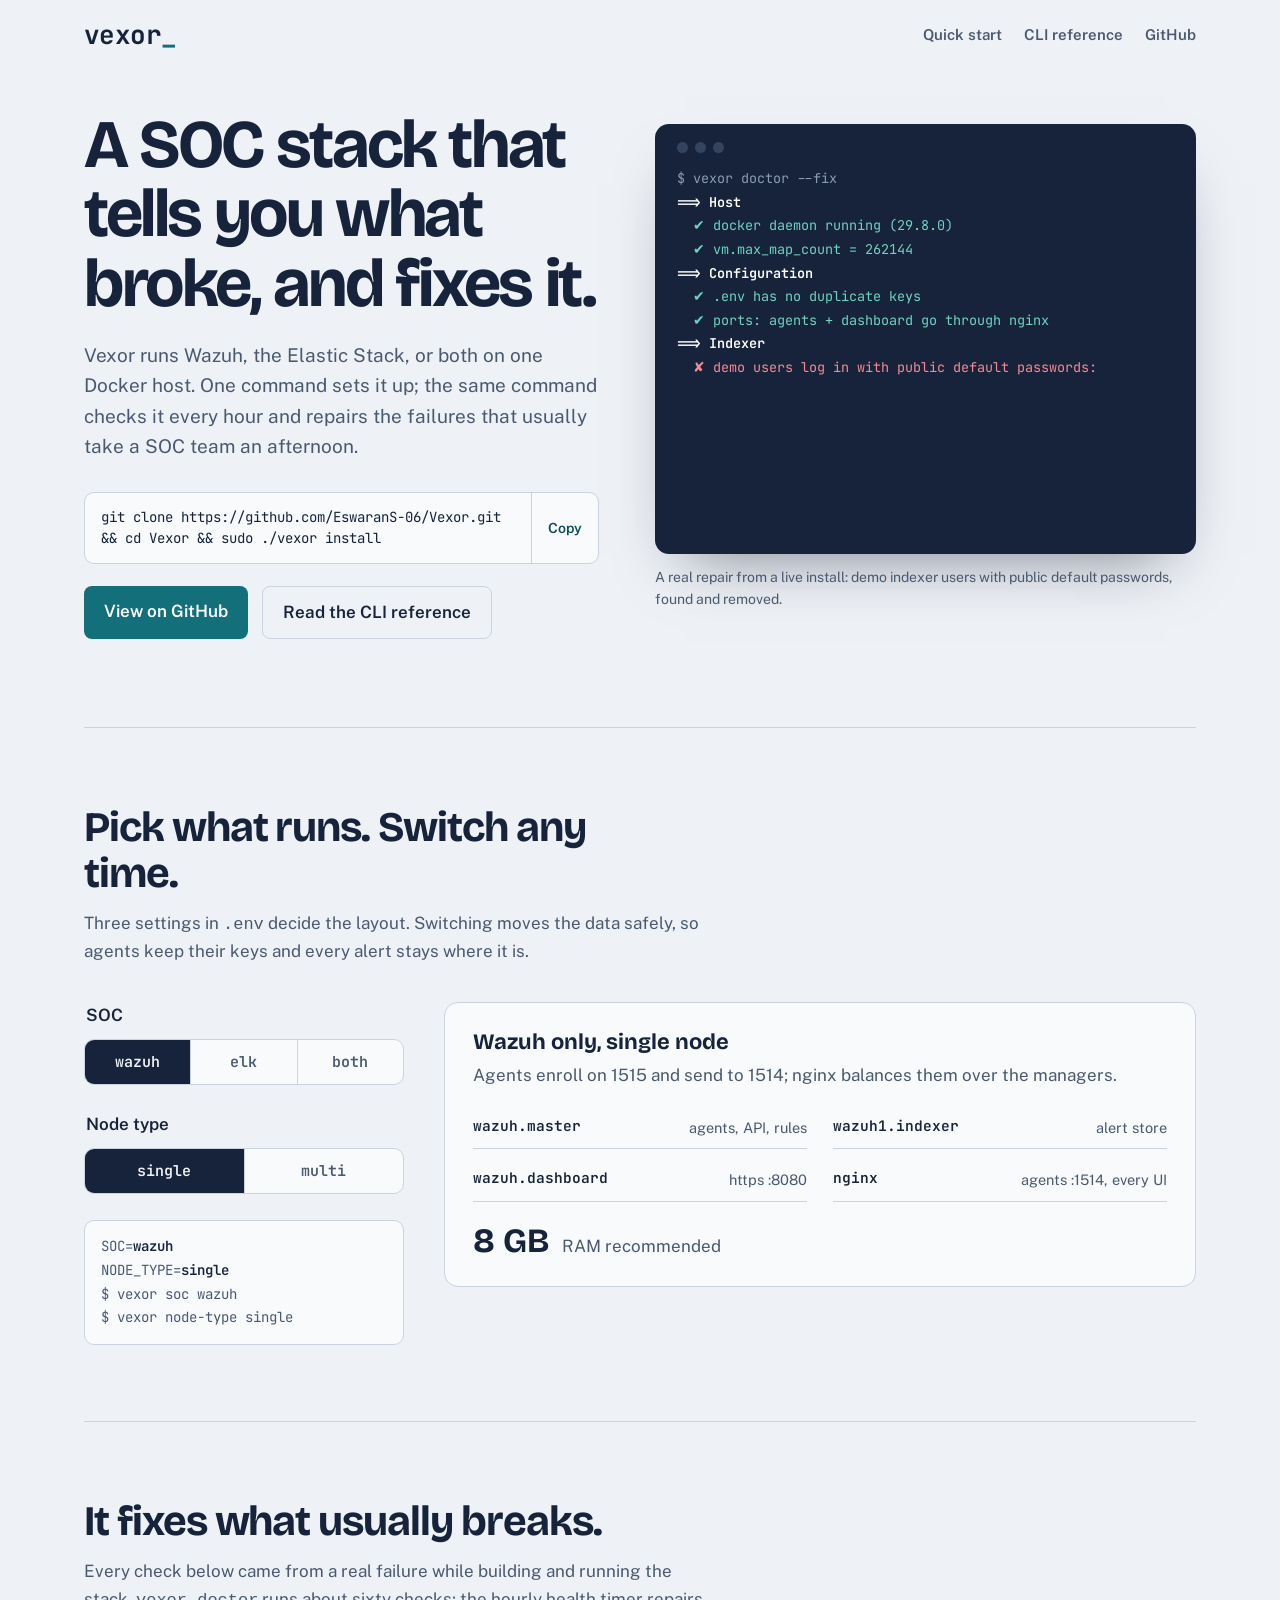
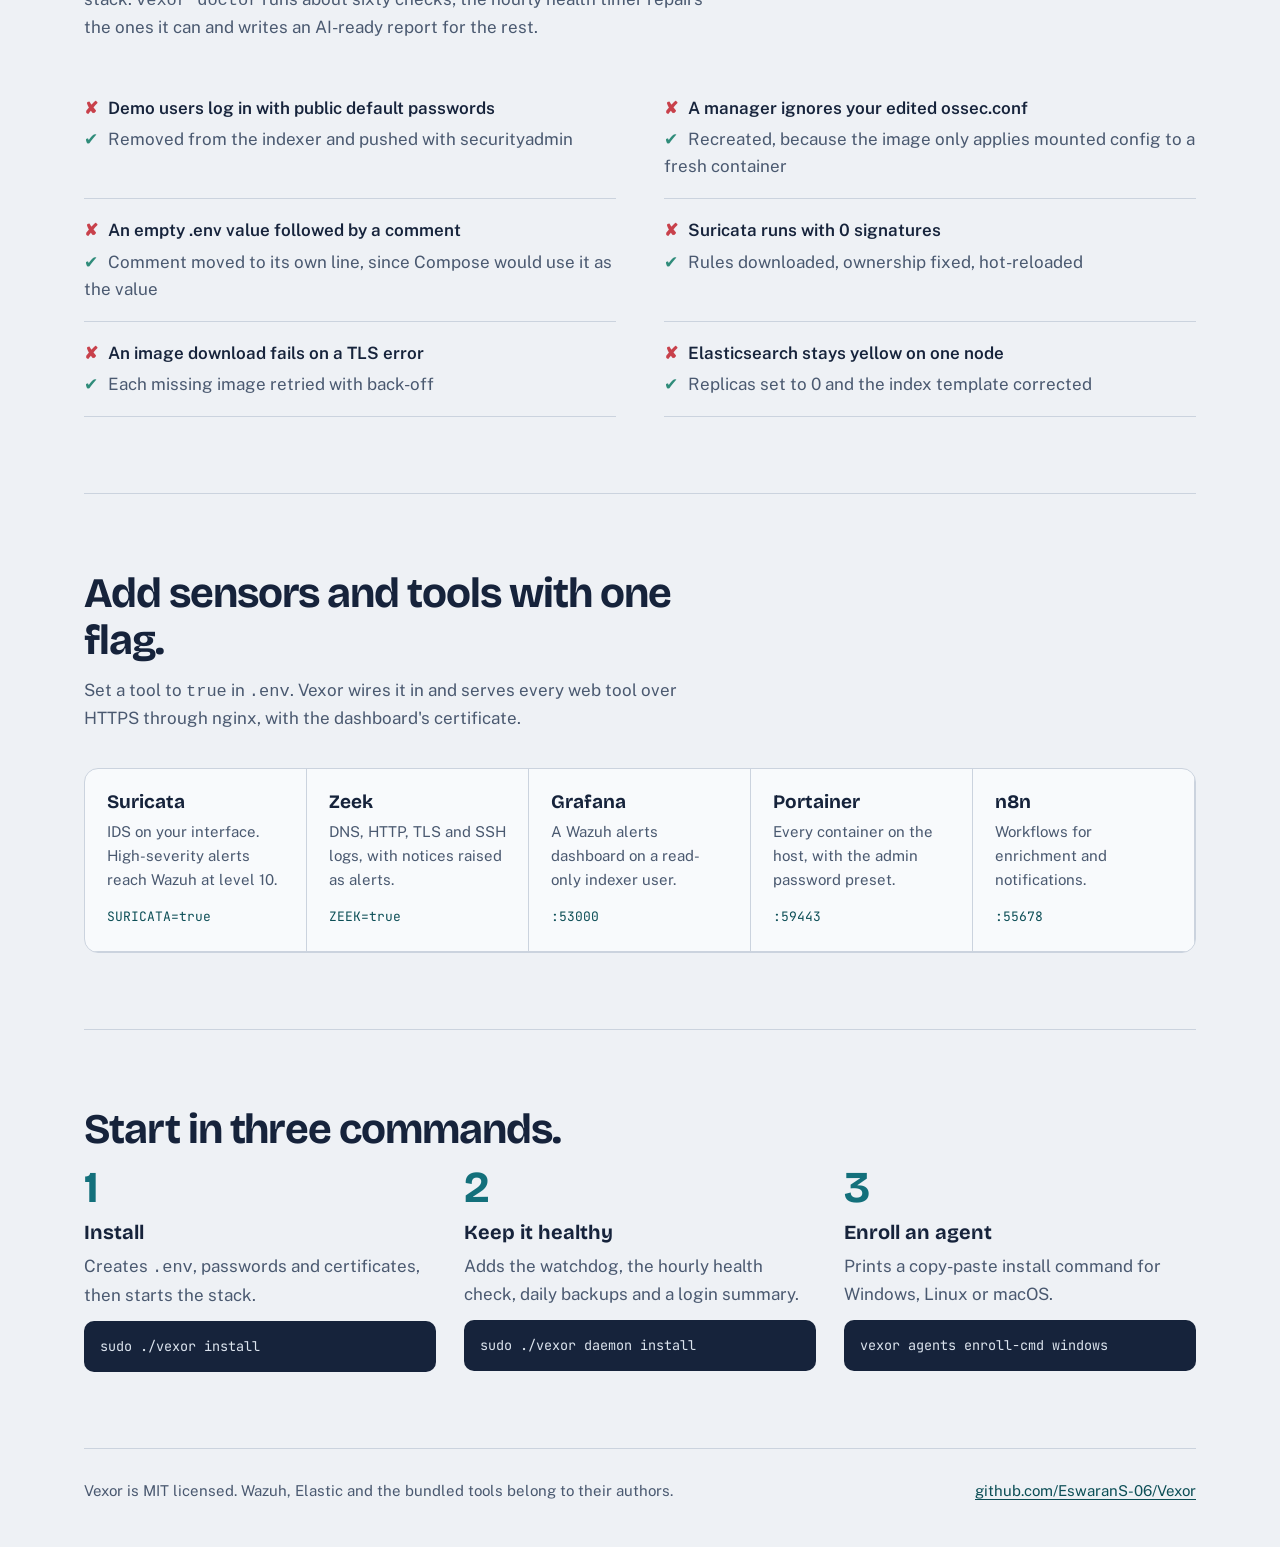
==== docs/index.html @ 281e0bdd "Vexor v1.0: SOC stack CLI for Wazuh, ELK or both on one Docker host - vexor CLI: install, start/stop" ====
<!doctype html>
<html lang="en">
<head>
<meta charset="utf-8">
<meta name="viewport" content="width=device-width, initial-scale=1">
<title>Vexor: SOC stack on one host</title>
<meta name="description" content="Vexor runs Wazuh, the Elastic Stack, or both on one Docker host and keeps them healthy with one CLI that diagnoses and repairs common failures.">
<link rel="preconnect" href="https://fonts.googleapis.com">
<link rel="preconnect" href="https://fonts.gstatic.com" crossorigin>
<link href="https://fonts.googleapis.com/css2?family=Bricolage+Grotesque:opsz,wght@12..96,500;12..96,700&family=JetBrains+Mono:wght@400;600&family=Public+Sans:wght@400;600&display=swap" rel="stylesheet">
<style>
  :root {
    --fog: #EEF1F5;
    --paper: #F8FAFC;
    --ink: #16233B;
    --ink-2: #4A5970;
    --line: #CBD3DE;
    --teal: #13707B;
    --teal-ink: #0C4E56;
    --ok: #2F8C7A;
    --warn: #B8841F;
    --bad: #C8414B;
    --term: #16233B;
    --term-text: #DCE4EE;
    --term-dim: #8B9BB2;
    --display: "Bricolage Grotesque", "Segoe UI", sans-serif;
    --body: "Public Sans", "Segoe UI", sans-serif;
    --mono: "JetBrains Mono", ui-monospace, Consolas, monospace;
  }
  @media (prefers-color-scheme: dark) {
    :root:not([data-theme="light"]) {
      --fog: #101A2C; --paper: #15223A; --ink: #E6ECF4; --ink-2: #A3B1C6; --line: #2C3B57;
      --teal: #4FB6C0; --teal-ink: #8AD3DA; --ok: #5CC2AD; --warn: #E2B04F; --bad: #EE7480;
      --term: #0B1424; --term-text: #DCE4EE; --term-dim: #7F90A9;
    }
  }
  * { box-sizing: border-box; }
  html { -webkit-text-size-adjust: 100%; }
  body { margin: 0; background: var(--fog); color: var(--ink); font: 400 17px/1.6 var(--body); }
  a { color: var(--teal-ink); text-underline-offset: 3px; }
  a:focus-visible, button:focus-visible { outline: 3px solid var(--teal); outline-offset: 3px; border-radius: 4px; }
  .wrap { max-width: 1160px; margin: 0 auto; padding: 0 24px; }
  @media (max-width: 600px) { .wrap { padding: 0 16px; } }

  /* header */
  header.top { display: flex; align-items: center; justify-content: space-between; gap: 16px; padding: 22px 0; }
  .mark { font: 700 26px/1 var(--mono); color: var(--ink); text-decoration: none; letter-spacing: -0.02em; }
  .mark span { color: var(--teal); }
  nav.links { display: flex; gap: 22px; flex-wrap: wrap; }
  nav.links a { color: var(--ink-2); text-decoration: none; font-weight: 600; font-size: 15px; }
  nav.links a:hover { color: var(--ink); }
  @media (max-width: 520px) { header.top { flex-direction: column; align-items: flex-start; gap: 10px; } nav.links { gap: 16px; } }

  /* hero */
  .hero { display: grid; grid-template-columns: minmax(0, 1fr) minmax(0, 1.05fr); gap: 56px; align-items: center; padding: 40px 0 88px; }
  @media (max-width: 960px) { .hero { grid-template-columns: 1fr; gap: 36px; padding-bottom: 64px; } }
  h1 { font: 700 clamp(40px, 5.6vw, 68px)/1.02 var(--display); letter-spacing: -0.035em; margin: 0 0 22px; max-width: 13ch; }
  .lede { font-size: 19px; color: var(--ink-2); max-width: 44ch; margin: 0 0 30px; }
  .install { display: flex; align-items: stretch; max-width: 520px; background: var(--paper); border: 1px solid var(--line); border-radius: 10px; overflow: hidden; }
  .install code { flex: 1; font: 400 14px/1.5 var(--mono); padding: 14px 16px; white-space: normal; overflow-wrap: anywhere; color: var(--ink); }
  .install button { border: 0; border-left: 1px solid var(--line); background: transparent; color: var(--teal-ink); font: 600 14px var(--body); padding: 0 16px; cursor: pointer; }
  .install button:hover { background: var(--fog); }
  .ctas { display: flex; gap: 14px; flex-wrap: wrap; margin-top: 22px; }
  .btn { display: inline-block; padding: 12px 20px; border-radius: 8px; font-weight: 600; text-decoration: none; }
  .btn.primary { background: var(--teal); color: #fff; }
  .btn.primary:hover { background: var(--teal-ink); }
  .btn.plain { color: var(--ink); border: 1px solid var(--line); }
  .btn.plain:hover { border-color: var(--ink-2); }
  @media (prefers-color-scheme: dark) { :root:not([data-theme="light"]) .btn.primary { color: #08202A; } }

  /* terminal (the one memorable thing) */
  .term, pre.cmd, .install code, .envline, .seg button { font-variant-ligatures: none; }
  .term { background: var(--term); color: var(--term-text); border-radius: 14px; font: 400 13.5px/1.75 var(--mono); padding: 18px 22px 22px; box-shadow: 0 30px 60px -30px rgba(22, 35, 59, 0.55); min-height: 430px; }
  .term .bar { display: flex; gap: 7px; margin-bottom: 14px; }
  .term .bar i { width: 11px; height: 11px; border-radius: 50%; background: #34445F; }
  .term .ln { white-space: pre-wrap; min-height: 1.75em; }
  .term .p { color: var(--term-dim); }
  .term .h { color: #fff; font-weight: 600; }
  .term .ok { color: #6FD3BF; }
  .term .warn { color: #F2C66B; }
  .term .bad { color: #F48A93; }
  .term .fix { color: #8CC8F5; }
  .term .dim { color: var(--term-dim); }
  .term .cursor { display: inline-block; width: 8px; height: 1.1em; background: var(--term-text); vertical-align: -2px; animation: blink 1s steps(1) infinite; }
  @keyframes blink { 50% { opacity: 0; } }
  @media (prefers-reduced-motion: reduce) { .term .cursor { animation: none; } }
  .caption { font-size: 14px; color: var(--ink-2); margin-top: 12px; }

  /* sections */
  section { padding: 76px 0; border-top: 1px solid var(--line); }
  h2 { font: 700 clamp(30px, 3.6vw, 42px)/1.1 var(--display); letter-spacing: -0.025em; margin: 0 0 14px; max-width: 22ch; }
  .intro { color: var(--ink-2); max-width: 62ch; margin: 0 0 36px; }

  /* SOC chooser */
  .chooser { display: grid; grid-template-columns: 320px 1fr; gap: 40px; align-items: start; }
  @media (max-width: 860px) { .chooser { grid-template-columns: 1fr; } }
  fieldset { border: 0; margin: 0 0 26px; padding: 0; }
  legend { font-weight: 600; margin-bottom: 10px; }
  .seg { display: flex; border: 1px solid var(--line); border-radius: 10px; overflow: hidden; background: var(--paper); }
  .seg button { flex: 1; border: 0; background: transparent; color: var(--ink-2); font: 600 15px var(--mono); padding: 12px 8px; cursor: pointer; }
  .seg button + button { border-left: 1px solid var(--line); }
  .seg button[aria-pressed="true"] { background: var(--ink); color: var(--fog); }
  .envline { font: 400 14px/1.7 var(--mono); color: var(--ink-2); background: var(--paper); border: 1px solid var(--line); border-radius: 10px; padding: 14px 16px; }
  .envline b { color: var(--ink); font-weight: 600; }
  .result { background: var(--paper); border: 1px solid var(--line); border-radius: 14px; padding: 26px 28px; }
  .result h3 { font: 700 22px/1.25 var(--display); margin: 0 0 6px; }
  .result .sub { color: var(--ink-2); margin: 0 0 18px; }
  .svc { list-style: none; margin: 0; padding: 0; display: grid; grid-template-columns: repeat(auto-fill, minmax(230px, 1fr)); gap: 10px 26px; }
  .svc li { padding: 9px 0; border-bottom: 1px solid var(--line); display: flex; justify-content: space-between; gap: 12px; }
  .svc .n { font: 600 14.5px var(--mono); }
  .svc .r { color: var(--ink-2); font-size: 14.5px; text-align: right; }
  .meter { margin-top: 22px; display: flex; align-items: baseline; gap: 12px; }
  .meter strong { font: 700 34px/1 var(--display); }
  .meter span { color: var(--ink-2); }

  /* repairs */
  .repairs { list-style: none; margin: 0; padding: 0; display: grid; grid-template-columns: 1fr 1fr; gap: 0 48px; }
  @media (max-width: 760px) { .repairs { grid-template-columns: 1fr; } }
  .repairs li { padding: 18px 0; border-bottom: 1px solid var(--line); }
  .repairs .prob { font-weight: 600; display: block; }
  .repairs .prob::before { content: "✘ "; color: var(--bad); font-family: var(--mono); }
  .repairs .rep { color: var(--ink-2); display: block; margin-top: 4px; }
  .repairs .rep::before { content: "✔ "; color: var(--ok); font-family: var(--mono); }

  /* tools */
  .tools { display: grid; grid-template-columns: repeat(5, 1fr); gap: 0; border: 1px solid var(--line); border-radius: 14px; overflow: hidden; background: var(--paper); }
  @media (max-width: 900px) { .tools { grid-template-columns: 1fr 1fr; } }
  @media (max-width: 520px) { .tools { grid-template-columns: 1fr; } }
  .tool { padding: 22px; border-right: 1px solid var(--line); border-bottom: 1px solid var(--line); }
  .tool h3 { font: 700 19px/1.2 var(--display); margin: 0 0 6px; }
  .tool p { margin: 0 0 10px; color: var(--ink-2); font-size: 15px; }
  .tool code { font: 400 13px var(--mono); color: var(--teal-ink); }

  /* steps (a real sequence) */
  ol.steps { list-style: none; counter-reset: s; margin: 0; padding: 0; display: grid; grid-template-columns: repeat(3, 1fr); gap: 28px; }
  @media (max-width: 860px) { ol.steps { grid-template-columns: 1fr; } }
  ol.steps li { counter-increment: s; }
  ol.steps li::before { content: counter(s); display: block; font: 700 44px/1 var(--display); color: var(--teal); margin-bottom: 10px; }
  ol.steps h3 { font: 700 20px/1.25 var(--display); margin: 0 0 8px; }
  ol.steps p { color: var(--ink-2); margin: 0 0 12px; }
  pre.cmd { margin: 0; background: var(--term); color: var(--term-text); font: 400 13.5px/1.7 var(--mono); padding: 14px 16px; border-radius: 10px; overflow-x: auto; }

  footer { border-top: 1px solid var(--line); padding: 30px 0 48px; color: var(--ink-2); font-size: 15px; display: flex; justify-content: space-between; gap: 16px; flex-wrap: wrap; }
</style>
</head>
<body>
<div class="wrap">
  <header class="top">
    <a class="mark" href="#">vexor<span>_</span></a>
    <nav class="links" aria-label="Main">
      <a href="https://github.com/EswaranS-06/Vexor#quick-start">Quick start</a>
      <a href="https://github.com/EswaranS-06/Vexor/blob/main/VEXOR.md">CLI reference</a>
      <a href="https://github.com/EswaranS-06/Vexor">GitHub</a>
    </nav>
  </header>

  <main>
    <div class="hero">
      <div>
        <h1>A SOC stack that tells you what broke, and fixes it.</h1>
        <p class="lede">Vexor runs Wazuh, the Elastic Stack, or both on one Docker host. One command sets it up; the same command checks it every hour and repairs the failures that usually take a SOC team an afternoon.</p>
        <div class="install">
          <code id="cmd">git clone https://github.com/EswaranS-06/Vexor.git &amp;&amp; cd Vexor &amp;&amp; sudo ./vexor install</code>
          <button type="button" id="copy" aria-label="Copy the install command">Copy</button>
        </div>
        <div class="ctas">
          <a class="btn primary" href="https://github.com/EswaranS-06/Vexor">View on GitHub</a>
          <a class="btn plain" href="https://github.com/EswaranS-06/Vexor/blob/main/VEXOR.md">Read the CLI reference</a>
        </div>
      </div>
      <div>
        <div class="term" role="img" aria-label="Terminal running vexor doctor --fix: about sixty checks pass, one failure about demo users with default passwords is found and repaired, ending with 0 failed.">
          <div class="bar" aria-hidden="true"><i></i><i></i><i></i></div>
          <div id="screen" aria-hidden="true"></div>
        </div>
        <p class="caption">A real repair from a live install: demo indexer users with public default passwords, found and removed.</p>
      </div>
    </div>

    <section id="choose">
      <h2>Pick what runs. Switch any time.</h2>
      <p class="intro">Three settings in <code>.env</code> decide the layout. Switching moves the data safely, so agents keep their keys and every alert stays where it is.</p>
      <div class="chooser">
        <div>
          <fieldset>
            <legend>SOC</legend>
            <div class="seg" role="group" aria-label="SOC">
              <button type="button" data-soc="wazuh" aria-pressed="true">wazuh</button>
              <button type="button" data-soc="elk" aria-pressed="false">elk</button>
              <button type="button" data-soc="both" aria-pressed="false">both</button>
            </div>
          </fieldset>
          <fieldset>
            <legend>Node type</legend>
            <div class="seg" role="group" aria-label="Node type">
              <button type="button" data-node="single" aria-pressed="true">single</button>
              <button type="button" data-node="multi" aria-pressed="false">multi</button>
            </div>
          </fieldset>
          <div class="envline" id="envline"></div>
        </div>
        <div class="result" aria-live="polite">
          <h3 id="r-title"></h3>
          <p class="sub" id="r-sub"></p>
          <ul class="svc" id="r-svc"></ul>
          <div class="meter"><strong id="r-ram"></strong><span>RAM recommended</span></div>
        </div>
      </div>
    </section>

    <section id="repairs">
      <h2>It fixes what usually breaks.</h2>
      <p class="intro">Every check below came from a real failure while building and running the stack. <code>vexor doctor</code> runs about sixty checks; the hourly health timer repairs the ones it can and writes an AI-ready report for the rest.</p>
      <ul class="repairs">
        <li><span class="prob">Demo users log in with public default passwords</span><span class="rep">Removed from the indexer and pushed with securityadmin</span></li>
        <li><span class="prob">A manager ignores your edited ossec.conf</span><span class="rep">Recreated, because the image only applies mounted config to a fresh container</span></li>
        <li><span class="prob">An empty .env value followed by a comment</span><span class="rep">Comment moved to its own line, since Compose would use it as the value</span></li>
        <li><span class="prob">Suricata runs with 0 signatures</span><span class="rep">Rules downloaded, ownership fixed, hot-reloaded</span></li>
        <li><span class="prob">An image download fails on a TLS error</span><span class="rep">Each missing image retried with back-off</span></li>
        <li><span class="prob">Elasticsearch stays yellow on one node</span><span class="rep">Replicas set to 0 and the index template corrected</span></li>
      </ul>
    </section>

    <section id="tools">
      <h2>Add sensors and tools with one flag.</h2>
      <p class="intro">Set a tool to <code>true</code> in <code>.env</code>. Vexor wires it in and serves every web tool over HTTPS through nginx, with the dashboard's certificate.</p>
      <div class="tools">
        <div class="tool"><h3>Suricata</h3><p>IDS on your interface. High-severity alerts reach Wazuh at level 10.</p><code>SURICATA=true</code></div>
        <div class="tool"><h3>Zeek</h3><p>DNS, HTTP, TLS and SSH logs, with notices raised as alerts.</p><code>ZEEK=true</code></div>
        <div class="tool"><h3>Grafana</h3><p>A Wazuh alerts dashboard on a read-only indexer user.</p><code>:53000</code></div>
        <div class="tool"><h3>Portainer</h3><p>Every container on the host, with the admin password preset.</p><code>:59443</code></div>
        <div class="tool"><h3>n8n</h3><p>Workflows for enrichment and notifications.</p><code>:55678</code></div>
      </div>
    </section>

    <section id="start">
      <h2>Start in three commands.</h2>
      <ol class="steps">
        <li><h3>Install</h3><p>Creates <code>.env</code>, passwords and certificates, then starts the stack.</p><pre class="cmd">sudo ./vexor install</pre></li>
        <li><h3>Keep it healthy</h3><p>Adds the watchdog, the hourly health check, daily backups and a login summary.</p><pre class="cmd">sudo ./vexor daemon install</pre></li>
        <li><h3>Enroll an agent</h3><p>Prints a copy-paste install command for Windows, Linux or macOS.</p><pre class="cmd">vexor agents enroll-cmd windows</pre></li>
      </ol>
    </section>
  </main>

  <footer>
    <span>Vexor is MIT licensed. Wazuh, Elastic and the bundled tools belong to their authors.</span>
    <a href="https://github.com/EswaranS-06/Vexor">github.com/EswaranS-06/Vexor</a>
  </footer>
</div>

<script>
(function () {
  // ---- terminal: one orchestrated replay of a real doctor --fix run
  var lines = [
    ["p", "$ vexor doctor --fix"],
    ["h", "==> Host"],
    ["ok", "  ✔ docker daemon running (29.8.0)"],
    ["ok", "  ✔ vm.max_map_count = 262144"],
    ["h", "==> Configuration"],
    ["ok", "  ✔ .env has no duplicate keys"],
    ["ok", "  ✔ ports: agents + dashboard go through nginx"],
    ["h", "==> Indexer"],
    ["bad", "  ✘ demo users log in with public default passwords:"],
    ["bad", "    kibanaro logstash readall snapshotrestore"],
    ["fix", "      fixing: remove the OpenSearch demo users"],
    ["ok", "  ✔ demo users removed"],
    ["ok", "  ✔ cluster green, 1 nodes"],
    ["h", "==> ELK (SOC=both, Elastic 9.5.4)"],
    ["ok", "  ✔ Logstash pipeline running (818 events in)"],
    ["ok", "  ✔ Kibana https://soc.example:55601 available"],
    ["dim", ""],
    ["ok", "  58 passed, 0 warnings, 0 failed"]
  ];
  var screen = document.getElementById("screen");
  function add(cls, text) {
    var d = document.createElement("div");
    d.className = "ln " + cls; d.textContent = text; screen.appendChild(d);
  }
  var reduce = window.matchMedia("(prefers-reduced-motion: reduce)").matches;
  if (reduce) {
    lines.forEach(function (l) { add(l[0], l[1]); });
  } else {
    var i = 0;
    var cursor = document.createElement("span"); cursor.className = "cursor";
    (function next() {
      if (i >= lines.length) { screen.lastChild.appendChild(cursor); return; }
      var l = lines[i++]; add(l[0], l[1]);
      var pause = l[0] === "p" ? 650 : l[0] === "fix" ? 900 : l[0] === "bad" ? 420 : 170;
      setTimeout(next, pause);
    })();
  }

  // ---- copy the install command
  var copyBtn = document.getElementById("copy");
  copyBtn.addEventListener("click", function () {
    var text = document.getElementById("cmd").textContent;
    var done = function () { copyBtn.textContent = "Copied"; setTimeout(function () { copyBtn.textContent = "Copy"; }, 1600); };
    if (navigator.clipboard) { navigator.clipboard.writeText(text).then(done, function () { copyBtn.textContent = "Select and copy"; }); }
  });

  // ---- SOC / node type chooser (values mirror .env.example and vexor's RAM guidance)
  var state = { soc: "wazuh", node: "single" };
  var wazuh = {
    single: [["wazuh.master", "agents, API, rules"], ["wazuh1.indexer", "alert store"]],
    multi: [["wazuh.master", "agents, API, rules"], ["wazuh.worker", "analysis (1–3 workers)"],
            ["wazuh1-3.indexer", "replicated alert store"]]
  };
  var common = [["wazuh.dashboard", "https :8080"], ["nginx", "agents :1514, every UI"]];
  var elk = [["elasticsearch", "127.0.0.1:59200"], ["logstash", "beats :55044"], ["kibana", "https :55601"]];
  var copy = {
    wazuh: ["Wazuh only", "Agents enroll on 1515 and send to 1514; nginx balances them over the managers."],
    elk: ["Elastic Stack only", "Wazuh is paused with its data and agent keys kept. Sensors and Beats feed Logstash."],
    both: ["Wazuh and the Elastic Stack", "Logstash copies every Wazuh alert into Elasticsearch, so Kibana and the Wazuh dashboard show the same alerts."]
  };
  function ram() {
    var base = state.node === "single" ? 8 : 16;
    if (state.soc === "elk") base = 2;
    if (state.soc !== "wazuh") base += 4;
    return base + " GB";
  }
  function render() {
    var list = [];
    if (state.soc !== "elk") { list = list.concat(wazuh[state.node], common); } else { list.push(["nginx", "every UI"]); }
    if (state.soc !== "wazuh") list = list.concat(elk);
    document.getElementById("r-title").textContent = copy[state.soc][0] + (state.soc !== "elk" ? ", " + state.node + " node" : "");
    document.getElementById("r-sub").textContent = copy[state.soc][1];
    var ul = document.getElementById("r-svc"); ul.innerHTML = "";
    list.forEach(function (s) {
      var li = document.createElement("li");
      var n = document.createElement("span"); n.className = "n"; n.textContent = s[0];
      var r = document.createElement("span"); r.className = "r"; r.textContent = s[1];
      li.appendChild(n); li.appendChild(r); ul.appendChild(li);
    });
    document.getElementById("r-ram").textContent = ram();
    document.getElementById("envline").innerHTML = "SOC=<b>" + state.soc + "</b><br>NODE_TYPE=<b>" + state.node +
      "</b><br><span>$ vexor soc " + state.soc + (state.soc !== "elk" ? "<br>$ vexor node-type " + state.node : "") + "</span>";
    document.querySelectorAll("[data-node]").forEach(function (b) { b.disabled = state.soc === "elk"; b.style.opacity = state.soc === "elk" ? 0.45 : 1; });
  }
  function bind(attr) {
    document.querySelectorAll("[data-" + attr + "]").forEach(function (b) {
      b.addEventListener("click", function () {
        state[attr] = b.getAttribute("data-" + attr);
        document.querySelectorAll("[data-" + attr + "]").forEach(function (o) { o.setAttribute("aria-pressed", o === b ? "true" : "false"); });
        render();
      });
    });
  }
  bind("soc"); bind("node"); render();
})();
</script>
</body>
</html>
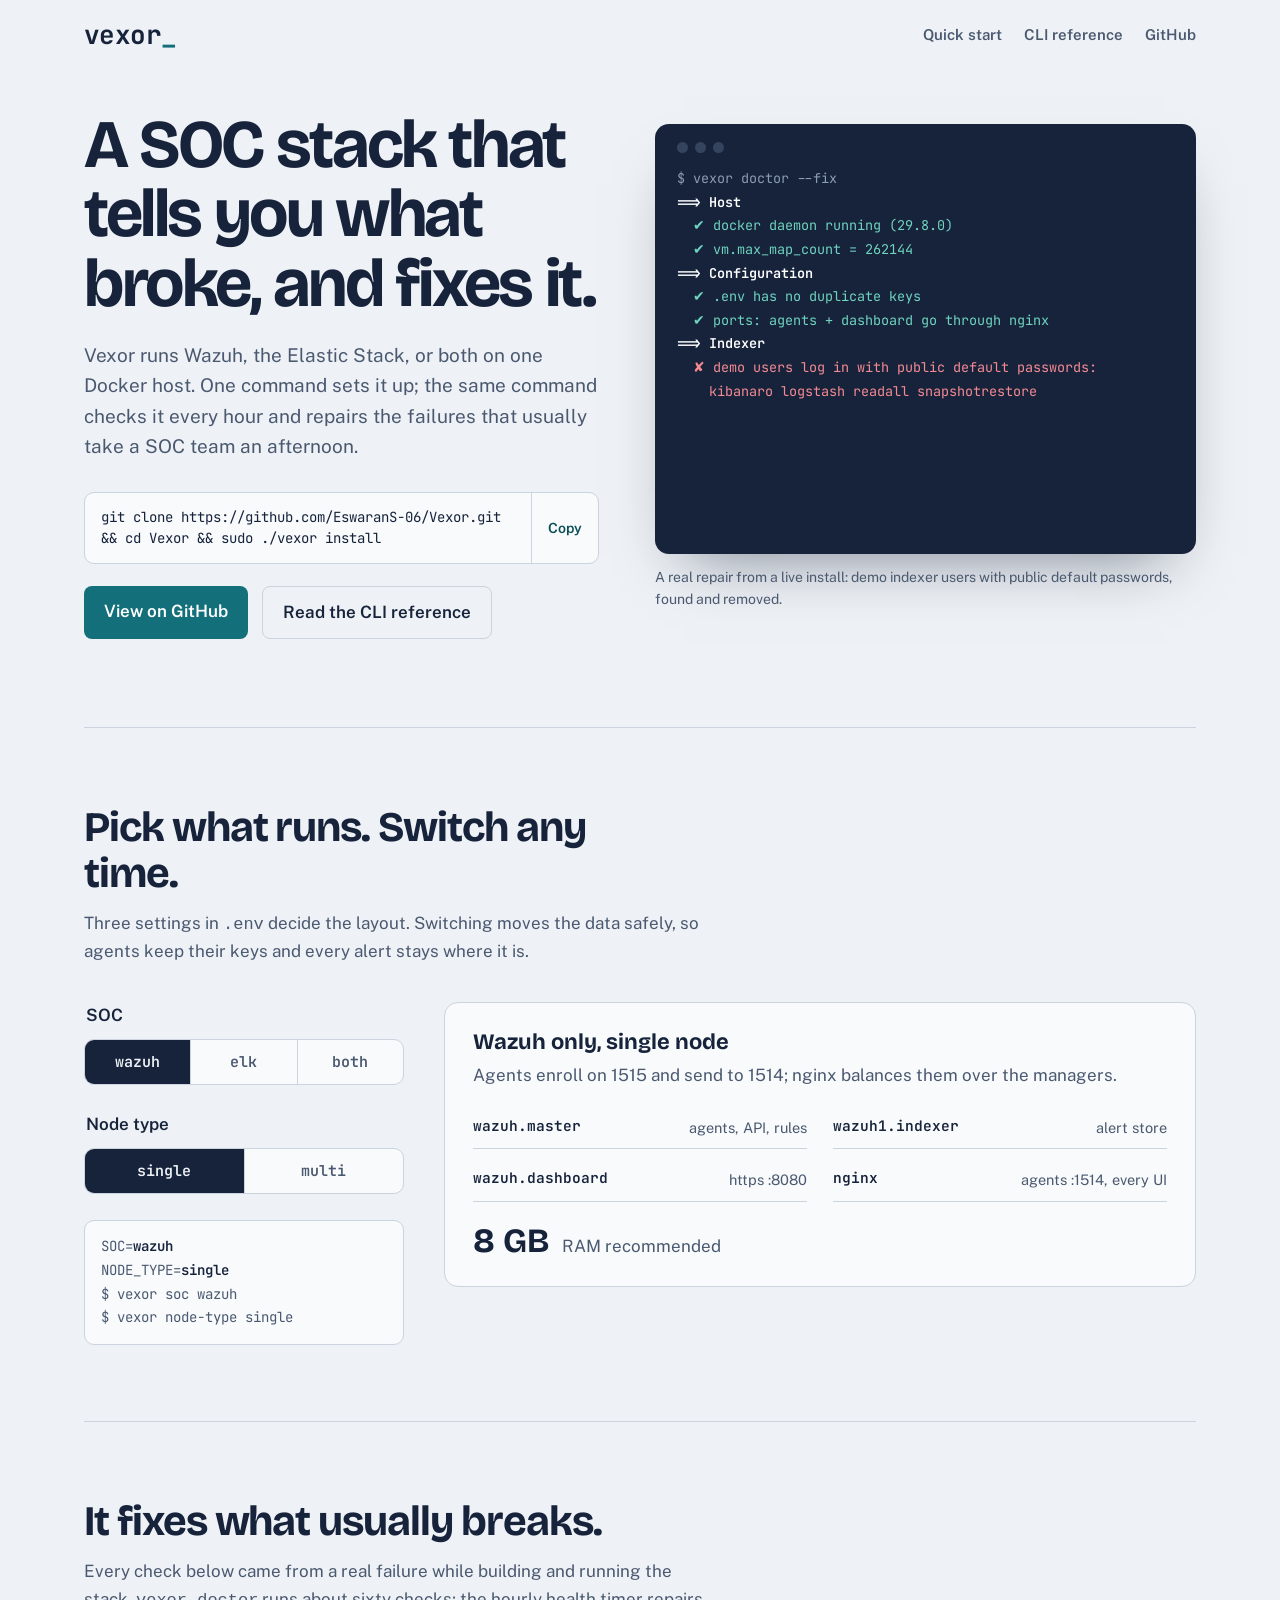
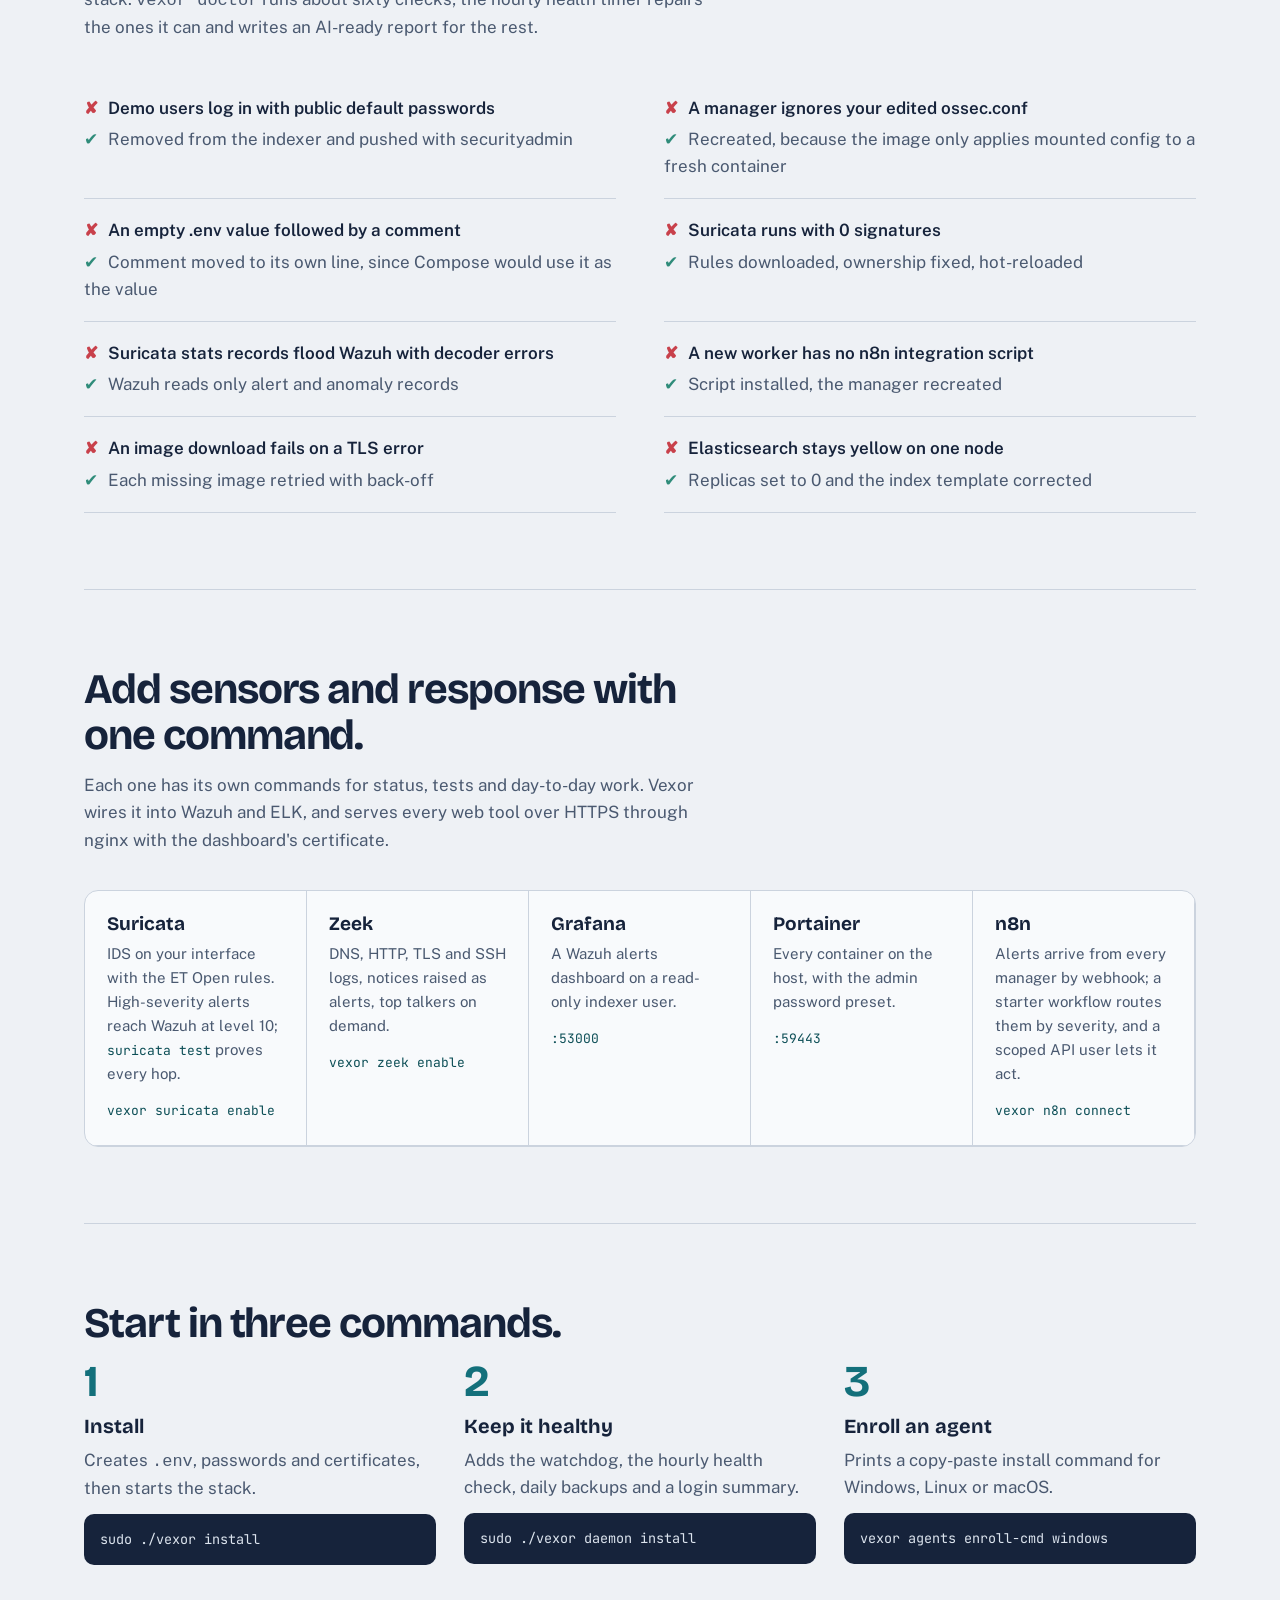
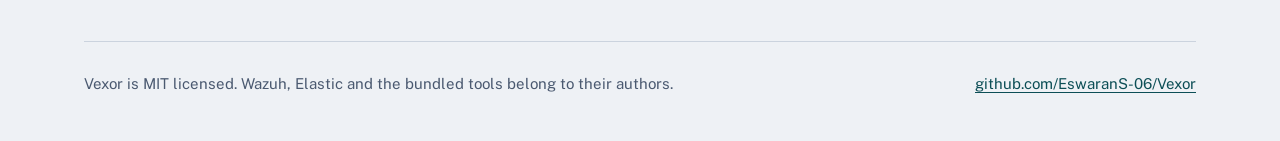
==== commit 115ad86f: "Vexor v1.2: n8n automation; Wazuh, ELK, n8n, Suricata and Zeek commands; CI/CD - n8n replaces Shuffl" ====
--- a/docs/index.html
+++ b/docs/index.html
@@ -216,20 +216,22 @@
         <li><span class="prob">A manager ignores your edited ossec.conf</span><span class="rep">Recreated, because the image only applies mounted config to a fresh container</span></li>
         <li><span class="prob">An empty .env value followed by a comment</span><span class="rep">Comment moved to its own line, since Compose would use it as the value</span></li>
         <li><span class="prob">Suricata runs with 0 signatures</span><span class="rep">Rules downloaded, ownership fixed, hot-reloaded</span></li>
+        <li><span class="prob">Suricata stats records flood Wazuh with decoder errors</span><span class="rep">Wazuh reads only alert and anomaly records</span></li>
+        <li><span class="prob">A new worker has no n8n integration script</span><span class="rep">Script installed, the manager recreated</span></li>
         <li><span class="prob">An image download fails on a TLS error</span><span class="rep">Each missing image retried with back-off</span></li>
         <li><span class="prob">Elasticsearch stays yellow on one node</span><span class="rep">Replicas set to 0 and the index template corrected</span></li>
       </ul>
     </section>
 
     <section id="tools">
-      <h2>Add sensors and tools with one flag.</h2>
-      <p class="intro">Set a tool to <code>true</code> in <code>.env</code>. Vexor wires it in and serves every web tool over HTTPS through nginx, with the dashboard's certificate.</p>
+      <h2>Add sensors and response with one command.</h2>
+      <p class="intro">Each one has its own commands for status, tests and day-to-day work. Vexor wires it into Wazuh and ELK, and serves every web tool over HTTPS through nginx with the dashboard's certificate.</p>
       <div class="tools">
-        <div class="tool"><h3>Suricata</h3><p>IDS on your interface. High-severity alerts reach Wazuh at level 10.</p><code>SURICATA=true</code></div>
-        <div class="tool"><h3>Zeek</h3><p>DNS, HTTP, TLS and SSH logs, with notices raised as alerts.</p><code>ZEEK=true</code></div>
+        <div class="tool"><h3>Suricata</h3><p>IDS on your interface with the ET Open rules. High-severity alerts reach Wazuh at level 10; <code>suricata test</code> proves every hop.</p><code>vexor suricata enable</code></div>
+        <div class="tool"><h3>Zeek</h3><p>DNS, HTTP, TLS and SSH logs, notices raised as alerts, top talkers on demand.</p><code>vexor zeek enable</code></div>
         <div class="tool"><h3>Grafana</h3><p>A Wazuh alerts dashboard on a read-only indexer user.</p><code>:53000</code></div>
         <div class="tool"><h3>Portainer</h3><p>Every container on the host, with the admin password preset.</p><code>:59443</code></div>
-        <div class="tool"><h3>n8n</h3><p>Workflows for enrichment and notifications.</p><code>:55678</code></div>
+        <div class="tool"><h3>n8n</h3><p>Alerts arrive from every manager by webhook; a starter workflow routes them by severity, and a scoped API user lets it act.</p><code>vexor n8n connect</code></div>
       </div>
     </section>
 
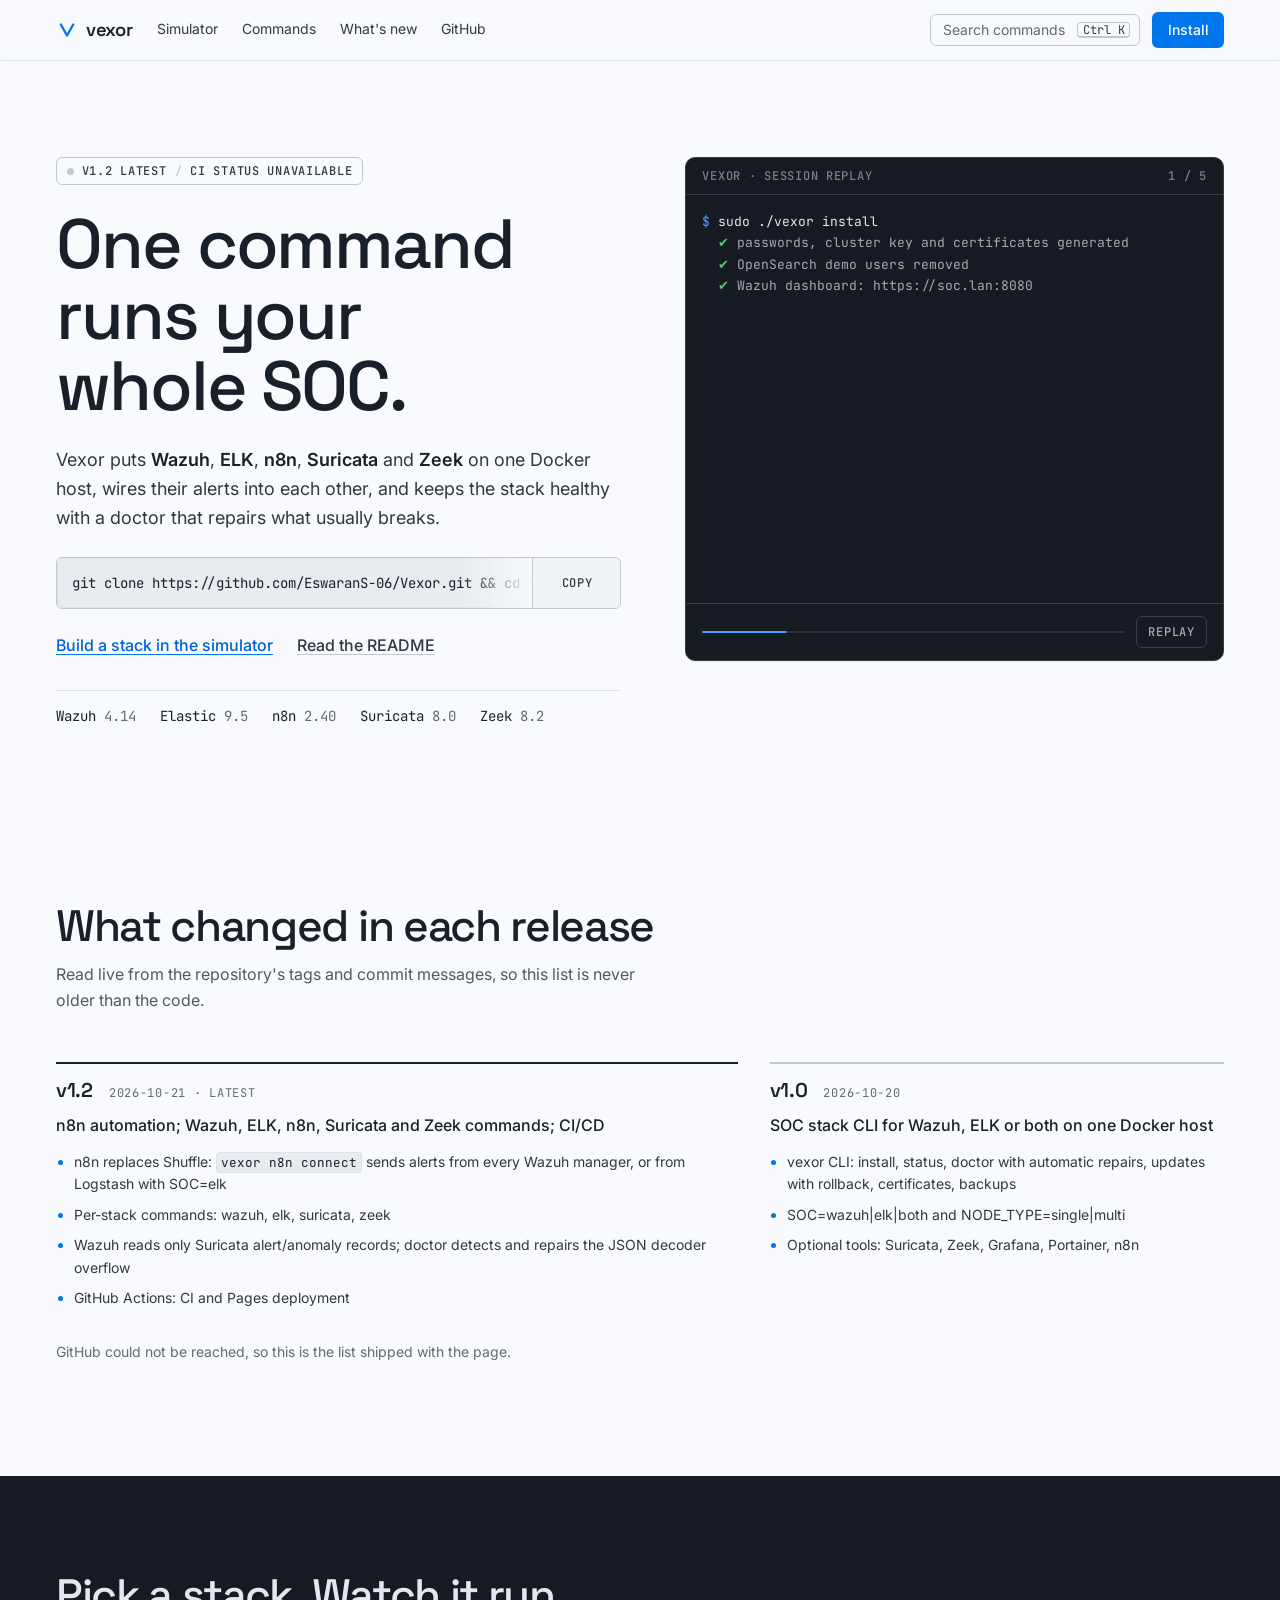
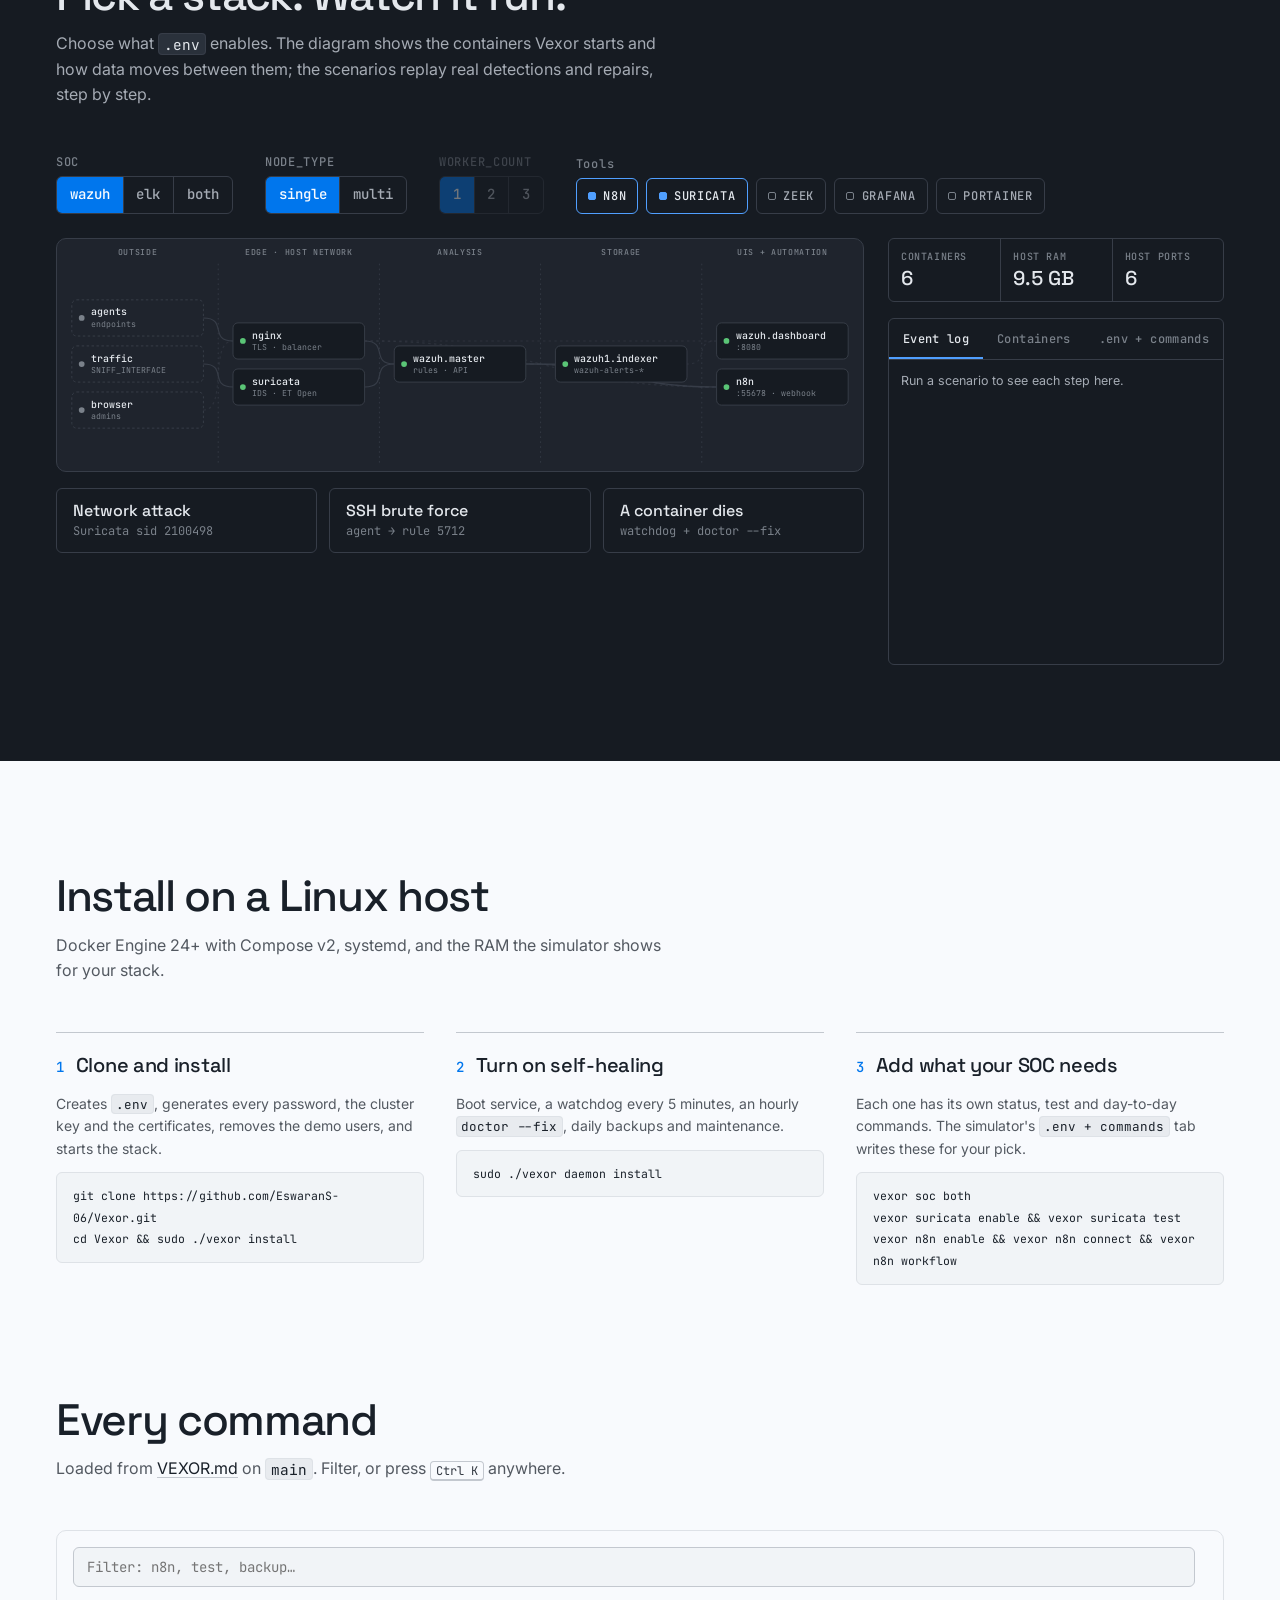
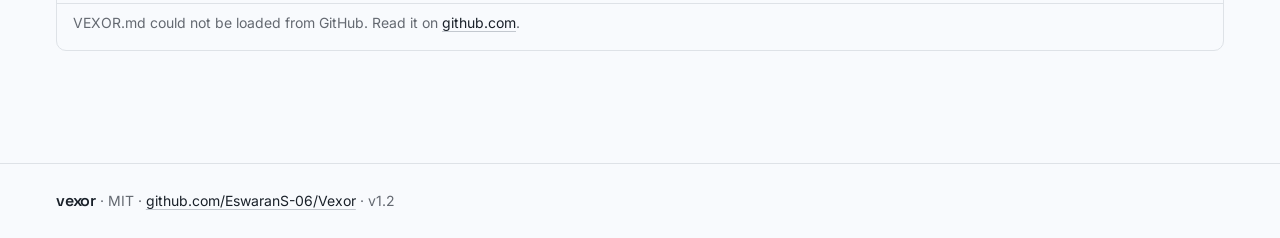
==== commit 51a9fc69: "Landing page: live simulator, session replay, release notes and command reference - Animated hero re" ====
--- a/docs/index.html
+++ b/docs/index.html
@@ -1,355 +1,257 @@
 <!doctype html>
 <html lang="en">
 <head>
-<meta charset="utf-8">
-<meta name="viewport" content="width=device-width, initial-scale=1">
-<title>Vexor: SOC stack on one host</title>
-<meta name="description" content="Vexor runs Wazuh, the Elastic Stack, or both on one Docker host and keeps them healthy with one CLI that diagnoses and repairs common failures.">
-<link rel="preconnect" href="https://fonts.googleapis.com">
-<link rel="preconnect" href="https://fonts.gstatic.com" crossorigin>
-<link href="https://fonts.googleapis.com/css2?family=Bricolage+Grotesque:opsz,wght@12..96,500;12..96,700&family=JetBrains+Mono:wght@400;600&family=Public+Sans:wght@400;600&display=swap" rel="stylesheet">
-<style>
-  :root {
-    --fog: #EEF1F5;
-    --paper: #F8FAFC;
-    --ink: #16233B;
-    --ink-2: #4A5970;
-    --line: #CBD3DE;
-    --teal: #13707B;
-    --teal-ink: #0C4E56;
-    --ok: #2F8C7A;
-    --warn: #B8841F;
-    --bad: #C8414B;
-    --term: #16233B;
-    --term-text: #DCE4EE;
-    --term-dim: #8B9BB2;
-    --display: "Bricolage Grotesque", "Segoe UI", sans-serif;
-    --body: "Public Sans", "Segoe UI", sans-serif;
-    --mono: "JetBrains Mono", ui-monospace, Consolas, monospace;
-  }
-  @media (prefers-color-scheme: dark) {
-    :root:not([data-theme="light"]) {
-      --fog: #101A2C; --paper: #15223A; --ink: #E6ECF4; --ink-2: #A3B1C6; --line: #2C3B57;
-      --teal: #4FB6C0; --teal-ink: #8AD3DA; --ok: #5CC2AD; --warn: #E2B04F; --bad: #EE7480;
-      --term: #0B1424; --term-text: #DCE4EE; --term-dim: #7F90A9;
-    }
-  }
-  * { box-sizing: border-box; }
-  html { -webkit-text-size-adjust: 100%; }
-  body { margin: 0; background: var(--fog); color: var(--ink); font: 400 17px/1.6 var(--body); }
-  a { color: var(--teal-ink); text-underline-offset: 3px; }
-  a:focus-visible, button:focus-visible { outline: 3px solid var(--teal); outline-offset: 3px; border-radius: 4px; }
-  .wrap { max-width: 1160px; margin: 0 auto; padding: 0 24px; }
-  @media (max-width: 600px) { .wrap { padding: 0 16px; } }
-
-  /* header */
-  header.top { display: flex; align-items: center; justify-content: space-between; gap: 16px; padding: 22px 0; }
-  .mark { font: 700 26px/1 var(--mono); color: var(--ink); text-decoration: none; letter-spacing: -0.02em; }
-  .mark span { color: var(--teal); }
-  nav.links { display: flex; gap: 22px; flex-wrap: wrap; }
-  nav.links a { color: var(--ink-2); text-decoration: none; font-weight: 600; font-size: 15px; }
-  nav.links a:hover { color: var(--ink); }
-  @media (max-width: 520px) { header.top { flex-direction: column; align-items: flex-start; gap: 10px; } nav.links { gap: 16px; } }
-
-  /* hero */
-  .hero { display: grid; grid-template-columns: minmax(0, 1fr) minmax(0, 1.05fr); gap: 56px; align-items: center; padding: 40px 0 88px; }
-  @media (max-width: 960px) { .hero { grid-template-columns: 1fr; gap: 36px; padding-bottom: 64px; } }
-  h1 { font: 700 clamp(40px, 5.6vw, 68px)/1.02 var(--display); letter-spacing: -0.035em; margin: 0 0 22px; max-width: 13ch; }
-  .lede { font-size: 19px; color: var(--ink-2); max-width: 44ch; margin: 0 0 30px; }
-  .install { display: flex; align-items: stretch; max-width: 520px; background: var(--paper); border: 1px solid var(--line); border-radius: 10px; overflow: hidden; }
-  .install code { flex: 1; font: 400 14px/1.5 var(--mono); padding: 14px 16px; white-space: normal; overflow-wrap: anywhere; color: var(--ink); }
-  .install button { border: 0; border-left: 1px solid var(--line); background: transparent; color: var(--teal-ink); font: 600 14px var(--body); padding: 0 16px; cursor: pointer; }
-  .install button:hover { background: var(--fog); }
-  .ctas { display: flex; gap: 14px; flex-wrap: wrap; margin-top: 22px; }
-  .btn { display: inline-block; padding: 12px 20px; border-radius: 8px; font-weight: 600; text-decoration: none; }
-  .btn.primary { background: var(--teal); color: #fff; }
-  .btn.primary:hover { background: var(--teal-ink); }
-  .btn.plain { color: var(--ink); border: 1px solid var(--line); }
-  .btn.plain:hover { border-color: var(--ink-2); }
-  @media (prefers-color-scheme: dark) { :root:not([data-theme="light"]) .btn.primary { color: #08202A; } }
-
-  /* terminal (the one memorable thing) */
-  .term, pre.cmd, .install code, .envline, .seg button { font-variant-ligatures: none; }
-  .term { background: var(--term); color: var(--term-text); border-radius: 14px; font: 400 13.5px/1.75 var(--mono); padding: 18px 22px 22px; box-shadow: 0 30px 60px -30px rgba(22, 35, 59, 0.55); min-height: 430px; }
-  .term .bar { display: flex; gap: 7px; margin-bottom: 14px; }
-  .term .bar i { width: 11px; height: 11px; border-radius: 50%; background: #34445F; }
-  .term .ln { white-space: pre-wrap; min-height: 1.75em; }
-  .term .p { color: var(--term-dim); }
-  .term .h { color: #fff; font-weight: 600; }
-  .term .ok { color: #6FD3BF; }
-  .term .warn { color: #F2C66B; }
-  .term .bad { color: #F48A93; }
-  .term .fix { color: #8CC8F5; }
-  .term .dim { color: var(--term-dim); }
-  .term .cursor { display: inline-block; width: 8px; height: 1.1em; background: var(--term-text); vertical-align: -2px; animation: blink 1s steps(1) infinite; }
-  @keyframes blink { 50% { opacity: 0; } }
-  @media (prefers-reduced-motion: reduce) { .term .cursor { animation: none; } }
-  .caption { font-size: 14px; color: var(--ink-2); margin-top: 12px; }
-
-  /* sections */
-  section { padding: 76px 0; border-top: 1px solid var(--line); }
-  h2 { font: 700 clamp(30px, 3.6vw, 42px)/1.1 var(--display); letter-spacing: -0.025em; margin: 0 0 14px; max-width: 22ch; }
-  .intro { color: var(--ink-2); max-width: 62ch; margin: 0 0 36px; }
-
-  /* SOC chooser */
-  .chooser { display: grid; grid-template-columns: 320px 1fr; gap: 40px; align-items: start; }
-  @media (max-width: 860px) { .chooser { grid-template-columns: 1fr; } }
-  fieldset { border: 0; margin: 0 0 26px; padding: 0; }
-  legend { font-weight: 600; margin-bottom: 10px; }
-  .seg { display: flex; border: 1px solid var(--line); border-radius: 10px; overflow: hidden; background: var(--paper); }
-  .seg button { flex: 1; border: 0; background: transparent; color: var(--ink-2); font: 600 15px var(--mono); padding: 12px 8px; cursor: pointer; }
-  .seg button + button { border-left: 1px solid var(--line); }
-  .seg button[aria-pressed="true"] { background: var(--ink); color: var(--fog); }
-  .envline { font: 400 14px/1.7 var(--mono); color: var(--ink-2); background: var(--paper); border: 1px solid var(--line); border-radius: 10px; padding: 14px 16px; }
-  .envline b { color: var(--ink); font-weight: 600; }
-  .result { background: var(--paper); border: 1px solid var(--line); border-radius: 14px; padding: 26px 28px; }
-  .result h3 { font: 700 22px/1.25 var(--display); margin: 0 0 6px; }
-  .result .sub { color: var(--ink-2); margin: 0 0 18px; }
-  .svc { list-style: none; margin: 0; padding: 0; display: grid; grid-template-columns: repeat(auto-fill, minmax(230px, 1fr)); gap: 10px 26px; }
-  .svc li { padding: 9px 0; border-bottom: 1px solid var(--line); display: flex; justify-content: space-between; gap: 12px; }
-  .svc .n { font: 600 14.5px var(--mono); }
-  .svc .r { color: var(--ink-2); font-size: 14.5px; text-align: right; }
-  .meter { margin-top: 22px; display: flex; align-items: baseline; gap: 12px; }
-  .meter strong { font: 700 34px/1 var(--display); }
-  .meter span { color: var(--ink-2); }
-
-  /* repairs */
-  .repairs { list-style: none; margin: 0; padding: 0; display: grid; grid-template-columns: 1fr 1fr; gap: 0 48px; }
-  @media (max-width: 760px) { .repairs { grid-template-columns: 1fr; } }
-  .repairs li { padding: 18px 0; border-bottom: 1px solid var(--line); }
-  .repairs .prob { font-weight: 600; display: block; }
-  .repairs .prob::before { content: "✘ "; color: var(--bad); font-family: var(--mono); }
-  .repairs .rep { color: var(--ink-2); display: block; margin-top: 4px; }
-  .repairs .rep::before { content: "✔ "; color: var(--ok); font-family: var(--mono); }
-
-  /* tools */
-  .tools { display: grid; grid-template-columns: repeat(5, 1fr); gap: 0; border: 1px solid var(--line); border-radius: 14px; overflow: hidden; background: var(--paper); }
-  @media (max-width: 900px) { .tools { grid-template-columns: 1fr 1fr; } }
-  @media (max-width: 520px) { .tools { grid-template-columns: 1fr; } }
-  .tool { padding: 22px; border-right: 1px solid var(--line); border-bottom: 1px solid var(--line); }
-  .tool h3 { font: 700 19px/1.2 var(--display); margin: 0 0 6px; }
-  .tool p { margin: 0 0 10px; color: var(--ink-2); font-size: 15px; }
-  .tool code { font: 400 13px var(--mono); color: var(--teal-ink); }
-
-  /* steps (a real sequence) */
-  ol.steps { list-style: none; counter-reset: s; margin: 0; padding: 0; display: grid; grid-template-columns: repeat(3, 1fr); gap: 28px; }
-  @media (max-width: 860px) { ol.steps { grid-template-columns: 1fr; } }
-  ol.steps li { counter-increment: s; }
-  ol.steps li::before { content: counter(s); display: block; font: 700 44px/1 var(--display); color: var(--teal); margin-bottom: 10px; }
-  ol.steps h3 { font: 700 20px/1.25 var(--display); margin: 0 0 8px; }
-  ol.steps p { color: var(--ink-2); margin: 0 0 12px; }
-  pre.cmd { margin: 0; background: var(--term); color: var(--term-text); font: 400 13.5px/1.7 var(--mono); padding: 14px 16px; border-radius: 10px; overflow-x: auto; }
-
-  footer { border-top: 1px solid var(--line); padding: 30px 0 48px; color: var(--ink-2); font-size: 15px; display: flex; justify-content: space-between; gap: 16px; flex-wrap: wrap; }
-</style>
+  <meta charset="utf-8">
+  <meta name="viewport" content="width=device-width, initial-scale=1">
+  <title>Vexor · one command runs your SOC</title>
+  <meta name="description" content="Vexor runs Wazuh, ELK, n8n, Suricata and Zeek on one Docker host, wires them together, and keeps them healthy with one CLI.">
+  <meta name="theme-color" content="#f7f9fc">
+  <link rel="icon" href="data:image/svg+xml,%3Csvg xmlns='http://www.w3.org/2000/svg' viewBox='0 0 32 32'%3E%3Crect width='32' height='32' rx='6' fill='%23234bd6'/%3E%3Cpath d='M8 9l8 15 8-15' stroke='white' stroke-width='3.2' fill='none' stroke-linejoin='round'/%3E%3C/svg%3E">
+  <link rel="preconnect" href="https://fonts.googleapis.com">
+  <link rel="preconnect" href="https://fonts.gstatic.com" crossorigin>
+  <link href="https://fonts.googleapis.com/css2?family=Space+Grotesk:wght@400;500;600;700&family=Inter:wght@400;500;600&family=JetBrains+Mono:wght@400;500;600&display=swap" rel="stylesheet">
+  <link rel="stylesheet" href="assets/css/tokens.css">
+  <link rel="stylesheet" href="assets/css/site.css">
+  <script type="module" src="assets/js/main.js"></script>
 </head>
 <body>
-<div class="wrap">
-  <header class="top">
-    <a class="mark" href="#">vexor<span>_</span></a>
-    <nav class="links" aria-label="Main">
-      <a href="https://github.com/EswaranS-06/Vexor#quick-start">Quick start</a>
-      <a href="https://github.com/EswaranS-06/Vexor/blob/main/VEXOR.md">CLI reference</a>
-      <a href="https://github.com/EswaranS-06/Vexor">GitHub</a>
-    </nav>
+  <a class="skip" href="#main">Skip to content</a>
+
+  <header class="nav" id="top">
+    <div class="nav__inner">
+      <a class="wordmark" href="#top" aria-label="Vexor home">
+        <svg viewBox="0 0 32 32" aria-hidden="true"><path d="M7 8l9 16 9-16"/></svg>
+        <span>vexor</span>
+      </a>
+      <nav class="nav__links" aria-label="Sections">
+        <a href="#simulator">Simulator</a>
+        <a href="#commands">Commands</a>
+        <a href="#changes">What's new</a>
+        <a href="https://github.com/EswaranS-06/Vexor">GitHub</a>
+      </nav>
+      <div class="nav__right">
+        <button class="kbd-btn" type="button" data-open-palette aria-label="Open the command palette">
+          <span class="kbd-btn__label">Search commands</span>
+          <kbd><span data-mod>Ctrl</span> K</kbd>
+        </button>
+        <a class="btn btn--primary btn--sm" href="#install">Install</a>
+      </div>
+    </div>
   </header>
 
-  <main>
-    <div class="hero">
-      <div>
-        <h1>A SOC stack that tells you what broke, and fixes it.</h1>
-        <p class="lede">Vexor runs Wazuh, the Elastic Stack, or both on one Docker host. One command sets it up; the same command checks it every hour and repairs the failures that usually take a SOC team an afternoon.</p>
-        <div class="install">
-          <code id="cmd">git clone https://github.com/EswaranS-06/Vexor.git &amp;&amp; cd Vexor &amp;&amp; sudo ./vexor install</code>
-          <button type="button" id="copy" aria-label="Copy the install command">Copy</button>
-        </div>
-        <div class="ctas">
-          <a class="btn primary" href="https://github.com/EswaranS-06/Vexor">View on GitHub</a>
-          <a class="btn plain" href="https://github.com/EswaranS-06/Vexor/blob/main/VEXOR.md">Read the CLI reference</a>
-        </div>
-      </div>
-      <div>
-        <div class="term" role="img" aria-label="Terminal running vexor doctor --fix: about sixty checks pass, one failure about demo users with default passwords is found and repaired, ending with 0 failed.">
-          <div class="bar" aria-hidden="true"><i></i><i></i><i></i></div>
-          <div id="screen" aria-hidden="true"></div>
-        </div>
-        <p class="caption">A real repair from a live install: demo indexer users with public default passwords, found and removed.</p>
-      </div>
+  <main id="main">
+    <!-- HERO -->
+    <section class="hero" aria-labelledby="hero-title">
+      <div class="hero__copy">
+        <a class="live-chip" data-live-version href="https://github.com/EswaranS-06/Vexor/actions">
+          <span class="dot" aria-hidden="true"></span>
+          <span data-version-text>v1.2</span>
+          <span class="live-chip__sep" aria-hidden="true">/</span>
+          <span data-ci-text>Checking CI</span>
+        </a>
+        <h1 id="hero-title" class="hero__title">One command runs your whole SOC.</h1>
+        <p class="hero__lede">Vexor puts <strong>Wazuh</strong>, <strong>ELK</strong>, <strong>n8n</strong>, <strong>Suricata</strong> and <strong>Zeek</strong> on one Docker host, wires their alerts into each other, and keeps the stack healthy with a doctor that repairs what usually breaks.</p>
+
+        <div class="install-line">
+          <code id="install-cmd">git clone https://github.com/EswaranS-06/Vexor.git &amp;&amp; cd Vexor &amp;&amp; sudo ./vexor install</code>
+          <button class="copy-btn" type="button" data-copy-target="install-cmd" aria-label="Copy the install command">
+            <span data-copy-label>Copy</span>
+          </button>
+        </div>
+        <div class="hero__actions">
+          <a class="link-arrow" href="#simulator">Build a stack in the simulator</a>
+          <a class="link-plain" href="https://github.com/EswaranS-06/Vexor#readme">Read the README</a>
+        </div>
+
+        <ul class="hero__facts" aria-label="What runs">
+          <li><span>Wazuh</span> 4.14</li>
+          <li><span>Elastic</span> 9.5</li>
+          <li><span>n8n</span> 2.40</li>
+          <li><span>Suricata</span> 8.0</li>
+          <li><span>Zeek</span> 8.2</li>
+        </ul>
+      </div>
+
+      <figure class="session" aria-label="A Vexor session, replayed">
+        <figcaption class="session__head">
+          <span class="session__name">vexor · session replay</span>
+          <span class="session__step" data-session-step>0 / 5</span>
+        </figcaption>
+        <ol class="session__body" data-session aria-live="off"></ol>
+        <div class="session__foot">
+          <div class="session__rail" aria-hidden="true"><span data-session-progress></span></div>
+          <button class="ghost-btn" type="button" data-session-replay>Replay</button>
+        </div>
+      </figure>
+    </section>
+
+    <!-- WHAT'S NEW (live from GitHub) -->
+    <section class="changes" id="changes" aria-labelledby="changes-title">
+      <div class="section-head">
+        <h2 id="changes-title">What changed in each release</h2>
+        <p>Read live from the repository's tags and commit messages, so this list is never older than the code.</p>
+      </div>
+      <div class="changes__grid" data-changes>
+        <div class="changes__loading" role="status">Loading releases from GitHub…</div>
+      </div>
+    </section>
+
+    <!-- SIMULATOR (the one dark band) -->
+    <section class="band" id="simulator" aria-labelledby="sim-title">
+      <div class="band__inner">
+        <div class="section-head section-head--dark">
+          <h2 id="sim-title">Pick a stack. Watch it run.</h2>
+          <p>Choose what <code>.env</code> enables. The diagram shows the containers Vexor starts and how data moves between them; the scenarios replay real detections and repairs, step by step.</p>
+        </div>
+
+        <div class="sim">
+          <form class="sim__controls" data-sim-controls aria-label="Stack settings">
+            <fieldset class="seg">
+              <legend>SOC</legend>
+              <div class="seg__opts">
+                <label><input type="radio" name="soc" value="wazuh" checked><span>wazuh</span></label>
+                <label><input type="radio" name="soc" value="elk"><span>elk</span></label>
+                <label><input type="radio" name="soc" value="both"><span>both</span></label>
+              </div>
+            </fieldset>
+            <fieldset class="seg" data-needs-wazuh>
+              <legend>NODE_TYPE</legend>
+              <div class="seg__opts">
+                <label><input type="radio" name="node" value="single" checked><span>single</span></label>
+                <label><input type="radio" name="node" value="multi"><span>multi</span></label>
+              </div>
+            </fieldset>
+            <fieldset class="seg" data-needs-multi>
+              <legend>WORKER_COUNT</legend>
+              <div class="seg__opts">
+                <label><input type="radio" name="workers" value="1" checked><span>1</span></label>
+                <label><input type="radio" name="workers" value="2"><span>2</span></label>
+                <label><input type="radio" name="workers" value="3"><span>3</span></label>
+              </div>
+            </fieldset>
+            <fieldset class="toggles">
+              <legend>Tools</legend>
+              <label class="tog"><input type="checkbox" name="n8n" checked><span>N8N</span></label>
+              <label class="tog"><input type="checkbox" name="suricata" checked><span>SURICATA</span></label>
+              <label class="tog"><input type="checkbox" name="zeek"><span>ZEEK</span></label>
+              <label class="tog"><input type="checkbox" name="grafana"><span>GRAFANA</span></label>
+              <label class="tog"><input type="checkbox" name="portainer"><span>PORTAINER</span></label>
+            </fieldset>
+          </form>
+
+          <div class="sim__stage">
+            <div class="sim__diagram" data-diagram role="img" aria-label="Containers and data flows for the selected stack"></div>
+            <div class="sim__scenarios" role="group" aria-label="Scenarios">
+              <button class="scn" type="button" data-scenario="network">
+                <span class="scn__title">Network attack</span>
+                <span class="scn__sub">Suricata sid 2100498</span>
+              </button>
+              <button class="scn" type="button" data-scenario="ssh">
+                <span class="scn__title">SSH brute force</span>
+                <span class="scn__sub">agent → rule 5712</span>
+              </button>
+              <button class="scn" type="button" data-scenario="crash">
+                <span class="scn__title">A container dies</span>
+                <span class="scn__sub">watchdog + doctor --fix</span>
+              </button>
+            </div>
+          </div>
+
+          <aside class="sim__panel" aria-label="Stack details">
+            <dl class="stats">
+              <div><dt>Containers</dt><dd data-stat="containers">–</dd></div>
+              <div><dt>Host RAM</dt><dd data-stat="ram">–</dd></div>
+              <div><dt>Host ports</dt><dd data-stat="ports">–</dd></div>
+            </dl>
+            <div class="tabs" data-tabs>
+              <div class="tabs__list" role="tablist" aria-label="Details">
+                <button role="tab" type="button" id="tab-log" aria-controls="pane-log" aria-selected="true">Event log</button>
+                <button role="tab" type="button" id="tab-ps" aria-controls="pane-ps" aria-selected="false" tabindex="-1">Containers</button>
+                <button role="tab" type="button" id="tab-env" aria-controls="pane-env" aria-selected="false" tabindex="-1">.env + commands</button>
+              </div>
+              <div class="tabs__pane" role="tabpanel" id="pane-log" aria-labelledby="tab-log">
+                <ol class="log" data-log aria-live="polite">
+                  <li class="log__empty">Run a scenario to see each step here.</li>
+                </ol>
+              </div>
+              <div class="tabs__pane" role="tabpanel" id="pane-ps" aria-labelledby="tab-ps" hidden>
+                <table class="ps">
+                  <thead><tr><th scope="col">Service</th><th scope="col">State</th><th scope="col">Port</th></tr></thead>
+                  <tbody data-ps></tbody>
+                </table>
+              </div>
+              <div class="tabs__pane" role="tabpanel" id="pane-env" aria-labelledby="tab-env" hidden>
+                <pre class="envbox" data-env></pre>
+                <button class="ghost-btn ghost-btn--dark" type="button" data-copy-target-el="env">Copy</button>
+              </div>
+            </div>
+          </aside>
+        </div>
+      </div>
+    </section>
+
+    <!-- INSTALL (a genuine sequence) -->
+    <section class="install" id="install" aria-labelledby="install-title">
+      <div class="section-head">
+        <h2 id="install-title">Install on a Linux host</h2>
+        <p>Docker Engine 24+ with Compose v2, systemd, and the RAM the simulator shows for your stack.</p>
+      </div>
+      <ol class="steps">
+        <li>
+          <h3>Clone and install</h3>
+          <p>Creates <code>.env</code>, generates every password, the cluster key and the certificates, removes the demo users, and starts the stack.</p>
+          <pre class="cmd"><code>git clone https://github.com/EswaranS-06/Vexor.git
+cd Vexor &amp;&amp; sudo ./vexor install</code></pre>
+        </li>
+        <li>
+          <h3>Turn on self-healing</h3>
+          <p>Boot service, a watchdog every 5 minutes, an hourly <code>doctor --fix</code>, daily backups and maintenance.</p>
+          <pre class="cmd"><code>sudo ./vexor daemon install</code></pre>
+        </li>
+        <li>
+          <h3>Add what your SOC needs</h3>
+          <p>Each one has its own status, test and day-to-day commands. The simulator's <code>.env + commands</code> tab writes these for your pick.</p>
+          <pre class="cmd"><code>vexor soc both
+vexor suricata enable &amp;&amp; vexor suricata test
+vexor n8n enable &amp;&amp; vexor n8n connect &amp;&amp; vexor n8n workflow</code></pre>
+        </li>
+      </ol>
+    </section>
+
+    <!-- COMMANDS (live from VEXOR.md) -->
+    <section class="commands" id="commands" aria-labelledby="commands-title">
+      <div class="section-head">
+        <h2 id="commands-title">Every command</h2>
+        <p>Loaded from <a href="https://github.com/EswaranS-06/Vexor/blob/main/VEXOR.md">VEXOR.md</a> on <code>main</code>. Filter, or press <kbd><span data-mod>Ctrl</span> K</kbd> anywhere.</p>
+      </div>
+      <div class="cmdref">
+        <div class="cmdref__bar">
+          <label class="search">
+            <span class="visually-hidden">Filter commands</span>
+            <input type="search" placeholder="Filter: n8n, test, backup…" data-cmd-filter autocomplete="off" spellcheck="false">
+          </label>
+          <div class="chips" data-cmd-groups role="group" aria-label="Command groups"></div>
+        </div>
+        <div class="cmdref__list" data-cmd-list>
+          <p class="cmdref__status" role="status">Loading VEXOR.md…</p>
+        </div>
+      </div>
+    </section>
+  </main>
+
+  <footer class="foot">
+    <p><span class="wordmark wordmark--sm">vexor</span> · MIT · <a href="https://github.com/EswaranS-06/Vexor">github.com/EswaranS-06/Vexor</a> · <span data-foot-version>v1.2</span></p>
+  </footer>
+
+  <!-- command palette -->
+  <div class="palette" data-palette hidden>
+    <div class="palette__backdrop" data-palette-close></div>
+    <div class="palette__box" role="dialog" aria-modal="true" aria-label="Command palette">
+      <input class="palette__input" type="text" placeholder="Search commands and actions" aria-label="Search" data-palette-input autocomplete="off" spellcheck="false" role="combobox" aria-expanded="true" aria-controls="palette-list">
+      <ul class="palette__list" id="palette-list" role="listbox" data-palette-list></ul>
+      <p class="palette__hint"><kbd>↑</kbd><kbd>↓</kbd> move · <kbd>Enter</kbd> run or copy · <kbd>Esc</kbd> close</p>
     </div>
-
-    <section id="choose">
-      <h2>Pick what runs. Switch any time.</h2>
-      <p class="intro">Three settings in <code>.env</code> decide the layout. Switching moves the data safely, so agents keep their keys and every alert stays where it is.</p>
-      <div class="chooser">
-        <div>
-          <fieldset>
-            <legend>SOC</legend>
-            <div class="seg" role="group" aria-label="SOC">
-              <button type="button" data-soc="wazuh" aria-pressed="true">wazuh</button>
-              <button type="button" data-soc="elk" aria-pressed="false">elk</button>
-              <button type="button" data-soc="both" aria-pressed="false">both</button>
-            </div>
-          </fieldset>
-          <fieldset>
-            <legend>Node type</legend>
-            <div class="seg" role="group" aria-label="Node type">
-              <button type="button" data-node="single" aria-pressed="true">single</button>
-              <button type="button" data-node="multi" aria-pressed="false">multi</button>
-            </div>
-          </fieldset>
-          <div class="envline" id="envline"></div>
-        </div>
-        <div class="result" aria-live="polite">
-          <h3 id="r-title"></h3>
-          <p class="sub" id="r-sub"></p>
-          <ul class="svc" id="r-svc"></ul>
-          <div class="meter"><strong id="r-ram"></strong><span>RAM recommended</span></div>
-        </div>
-      </div>
-    </section>
-
-    <section id="repairs">
-      <h2>It fixes what usually breaks.</h2>
-      <p class="intro">Every check below came from a real failure while building and running the stack. <code>vexor doctor</code> runs about sixty checks; the hourly health timer repairs the ones it can and writes an AI-ready report for the rest.</p>
-      <ul class="repairs">
-        <li><span class="prob">Demo users log in with public default passwords</span><span class="rep">Removed from the indexer and pushed with securityadmin</span></li>
-        <li><span class="prob">A manager ignores your edited ossec.conf</span><span class="rep">Recreated, because the image only applies mounted config to a fresh container</span></li>
-        <li><span class="prob">An empty .env value followed by a comment</span><span class="rep">Comment moved to its own line, since Compose would use it as the value</span></li>
-        <li><span class="prob">Suricata runs with 0 signatures</span><span class="rep">Rules downloaded, ownership fixed, hot-reloaded</span></li>
-        <li><span class="prob">Suricata stats records flood Wazuh with decoder errors</span><span class="rep">Wazuh reads only alert and anomaly records</span></li>
-        <li><span class="prob">A new worker has no n8n integration script</span><span class="rep">Script installed, the manager recreated</span></li>
-        <li><span class="prob">An image download fails on a TLS error</span><span class="rep">Each missing image retried with back-off</span></li>
-        <li><span class="prob">Elasticsearch stays yellow on one node</span><span class="rep">Replicas set to 0 and the index template corrected</span></li>
-      </ul>
-    </section>
-
-    <section id="tools">
-      <h2>Add sensors and response with one command.</h2>
-      <p class="intro">Each one has its own commands for status, tests and day-to-day work. Vexor wires it into Wazuh and ELK, and serves every web tool over HTTPS through nginx with the dashboard's certificate.</p>
-      <div class="tools">
-        <div class="tool"><h3>Suricata</h3><p>IDS on your interface with the ET Open rules. High-severity alerts reach Wazuh at level 10; <code>suricata test</code> proves every hop.</p><code>vexor suricata enable</code></div>
-        <div class="tool"><h3>Zeek</h3><p>DNS, HTTP, TLS and SSH logs, notices raised as alerts, top talkers on demand.</p><code>vexor zeek enable</code></div>
-        <div class="tool"><h3>Grafana</h3><p>A Wazuh alerts dashboard on a read-only indexer user.</p><code>:53000</code></div>
-        <div class="tool"><h3>Portainer</h3><p>Every container on the host, with the admin password preset.</p><code>:59443</code></div>
-        <div class="tool"><h3>n8n</h3><p>Alerts arrive from every manager by webhook; a starter workflow routes them by severity, and a scoped API user lets it act.</p><code>vexor n8n connect</code></div>
-      </div>
-    </section>
-
-    <section id="start">
-      <h2>Start in three commands.</h2>
-      <ol class="steps">
-        <li><h3>Install</h3><p>Creates <code>.env</code>, passwords and certificates, then starts the stack.</p><pre class="cmd">sudo ./vexor install</pre></li>
-        <li><h3>Keep it healthy</h3><p>Adds the watchdog, the hourly health check, daily backups and a login summary.</p><pre class="cmd">sudo ./vexor daemon install</pre></li>
-        <li><h3>Enroll an agent</h3><p>Prints a copy-paste install command for Windows, Linux or macOS.</p><pre class="cmd">vexor agents enroll-cmd windows</pre></li>
-      </ol>
-    </section>
-  </main>
-
-  <footer>
-    <span>Vexor is MIT licensed. Wazuh, Elastic and the bundled tools belong to their authors.</span>
-    <a href="https://github.com/EswaranS-06/Vexor">github.com/EswaranS-06/Vexor</a>
-  </footer>
-</div>
-
-<script>
-(function () {
-  // ---- terminal: one orchestrated replay of a real doctor --fix run
-  var lines = [
-    ["p", "$ vexor doctor --fix"],
-    ["h", "==> Host"],
-    ["ok", "  ✔ docker daemon running (29.8.0)"],
-    ["ok", "  ✔ vm.max_map_count = 262144"],
-    ["h", "==> Configuration"],
-    ["ok", "  ✔ .env has no duplicate keys"],
-    ["ok", "  ✔ ports: agents + dashboard go through nginx"],
-    ["h", "==> Indexer"],
-    ["bad", "  ✘ demo users log in with public default passwords:"],
-    ["bad", "    kibanaro logstash readall snapshotrestore"],
-    ["fix", "      fixing: remove the OpenSearch demo users"],
-    ["ok", "  ✔ demo users removed"],
-    ["ok", "  ✔ cluster green, 1 nodes"],
-    ["h", "==> ELK (SOC=both, Elastic 9.5.4)"],
-    ["ok", "  ✔ Logstash pipeline running (818 events in)"],
-    ["ok", "  ✔ Kibana https://soc.example:55601 available"],
-    ["dim", ""],
-    ["ok", "  58 passed, 0 warnings, 0 failed"]
-  ];
-  var screen = document.getElementById("screen");
-  function add(cls, text) {
-    var d = document.createElement("div");
-    d.className = "ln " + cls; d.textContent = text; screen.appendChild(d);
-  }
-  var reduce = window.matchMedia("(prefers-reduced-motion: reduce)").matches;
-  if (reduce) {
-    lines.forEach(function (l) { add(l[0], l[1]); });
-  } else {
-    var i = 0;
-    var cursor = document.createElement("span"); cursor.className = "cursor";
-    (function next() {
-      if (i >= lines.length) { screen.lastChild.appendChild(cursor); return; }
-      var l = lines[i++]; add(l[0], l[1]);
-      var pause = l[0] === "p" ? 650 : l[0] === "fix" ? 900 : l[0] === "bad" ? 420 : 170;
-      setTimeout(next, pause);
-    })();
-  }
-
-  // ---- copy the install command
-  var copyBtn = document.getElementById("copy");
-  copyBtn.addEventListener("click", function () {
-    var text = document.getElementById("cmd").textContent;
-    var done = function () { copyBtn.textContent = "Copied"; setTimeout(function () { copyBtn.textContent = "Copy"; }, 1600); };
-    if (navigator.clipboard) { navigator.clipboard.writeText(text).then(done, function () { copyBtn.textContent = "Select and copy"; }); }
-  });
-
-  // ---- SOC / node type chooser (values mirror .env.example and vexor's RAM guidance)
-  var state = { soc: "wazuh", node: "single" };
-  var wazuh = {
-    single: [["wazuh.master", "agents, API, rules"], ["wazuh1.indexer", "alert store"]],
-    multi: [["wazuh.master", "agents, API, rules"], ["wazuh.worker", "analysis (1–3 workers)"],
-            ["wazuh1-3.indexer", "replicated alert store"]]
-  };
-  var common = [["wazuh.dashboard", "https :8080"], ["nginx", "agents :1514, every UI"]];
-  var elk = [["elasticsearch", "127.0.0.1:59200"], ["logstash", "beats :55044"], ["kibana", "https :55601"]];
-  var copy = {
-    wazuh: ["Wazuh only", "Agents enroll on 1515 and send to 1514; nginx balances them over the managers."],
-    elk: ["Elastic Stack only", "Wazuh is paused with its data and agent keys kept. Sensors and Beats feed Logstash."],
-    both: ["Wazuh and the Elastic Stack", "Logstash copies every Wazuh alert into Elasticsearch, so Kibana and the Wazuh dashboard show the same alerts."]
-  };
-  function ram() {
-    var base = state.node === "single" ? 8 : 16;
-    if (state.soc === "elk") base = 2;
-    if (state.soc !== "wazuh") base += 4;
-    return base + " GB";
-  }
-  function render() {
-    var list = [];
-    if (state.soc !== "elk") { list = list.concat(wazuh[state.node], common); } else { list.push(["nginx", "every UI"]); }
-    if (state.soc !== "wazuh") list = list.concat(elk);
-    document.getElementById("r-title").textContent = copy[state.soc][0] + (state.soc !== "elk" ? ", " + state.node + " node" : "");
-    document.getElementById("r-sub").textContent = copy[state.soc][1];
-    var ul = document.getElementById("r-svc"); ul.innerHTML = "";
-    list.forEach(function (s) {
-      var li = document.createElement("li");
-      var n = document.createElement("span"); n.className = "n"; n.textContent = s[0];
-      var r = document.createElement("span"); r.className = "r"; r.textContent = s[1];
-      li.appendChild(n); li.appendChild(r); ul.appendChild(li);
-    });
-    document.getElementById("r-ram").textContent = ram();
-    document.getElementById("envline").innerHTML = "SOC=<b>" + state.soc + "</b><br>NODE_TYPE=<b>" + state.node +
-      "</b><br><span>$ vexor soc " + state.soc + (state.soc !== "elk" ? "<br>$ vexor node-type " + state.node : "") + "</span>";
-    document.querySelectorAll("[data-node]").forEach(function (b) { b.disabled = state.soc === "elk"; b.style.opacity = state.soc === "elk" ? 0.45 : 1; });
-  }
-  function bind(attr) {
-    document.querySelectorAll("[data-" + attr + "]").forEach(function (b) {
-      b.addEventListener("click", function () {
-        state[attr] = b.getAttribute("data-" + attr);
-        document.querySelectorAll("[data-" + attr + "]").forEach(function (o) { o.setAttribute("aria-pressed", o === b ? "true" : "false"); });
-        render();
-      });
-    });
-  }
-  bind("soc"); bind("node"); render();
-})();
-</script>
+  </div>
+  <div class="toast" data-toast role="status" aria-live="polite"></div>
 </body>
 </html>
--- a/docs/assets/css/tokens.css
+++ b/docs/assets/css/tokens.css
@@ -0,0 +1,91 @@
+/* Hallmark · genre: modern-minimal · macrostructure: Workbench (dev-tool / CLI) · theme: Cobalt
+ * tone: technical · anchor hue: cobalt 256 · enrichment: Tier A (live simulator, hand-built SVG)
+ * nav: bordered bar + ⌘K palette · footer: Ft2 inline single line
+ * status palette for data-dense panels after the Ant design skill (success / warning / danger)
+ * Hallmark · pre-emit critique: P5 H4 E4 S5 R4 V5
+ */
+:root {
+  /* paper + ink (Cobalt) */
+  --color-paper:      oklch(98.5% 0.004 250);
+  --color-paper-2:    oklch(96.5% 0.005 252);
+  --color-paper-3:    oklch(94%   0.006 254);
+  --color-rule:       oklch(91%   0.008 255);
+  --color-rule-2:     oklch(83%   0.011 255);
+  --color-muted:      oklch(52%   0.013 255);
+  --color-neutral:    oklch(46%   0.015 255);
+  --color-ink-2:      oklch(34%   0.018 257);
+  --color-ink:        oklch(24%   0.020 258);
+  --color-accent:     oklch(58%   0.20  256);
+  --color-accent-2:   oklch(52%   0.20  257);
+  --color-accent-soft: oklch(93%  0.04  256);
+  --color-accent-ink: oklch(99%   0.004 256);
+  --color-focus:      oklch(58%   0.20  256);
+
+  /* surfaces with alpha */
+  --color-nav-glass: oklch(98.5% 0.004 250 / 0.86);
+  --color-scrim:     oklch(24% 0.02 258 / 0.35);
+  --shadow-card:     0 1px 2px oklch(24% 0.02 258 / 0.06);
+  --shadow-pop:      0 18px 48px oklch(24% 0.02 258 / 0.18);
+
+  /* the one dark band (graphite) */
+  --color-graphite:   oklch(22%   0.016 260);
+  --color-graphite-2: oklch(26%   0.018 260);
+  --color-graphite-3: oklch(31%   0.020 260);
+  --color-graphite-rule: oklch(36% 0.02 260);
+  --color-on-graphite:   oklch(93% 0.008 255);
+  --color-on-graphite-2: oklch(74% 0.014 255);
+  --color-on-graphite-3: oklch(60% 0.016 255);
+  --color-accent-on-dark: oklch(70% 0.17 256);
+
+  /* status (Ant: success / warning / danger), tuned for both grounds */
+  --color-ok:        oklch(56% 0.14 150);
+  --color-ok-dark:   oklch(74% 0.15 150);
+  --color-warn:      oklch(64% 0.15 70);
+  --color-warn-dark: oklch(80% 0.14 75);
+  --color-bad:       oklch(55% 0.19 27);
+  --color-bad-dark:  oklch(70% 0.17 27);
+
+  /* type */
+  --font-display: "Space Grotesk", "Inter Tight", ui-sans-serif, system-ui, sans-serif;
+  --font-body:    "Inter", ui-sans-serif, system-ui, sans-serif;
+  --font-mono:    "JetBrains Mono", ui-monospace, "SF Mono", Menlo, Consolas, monospace;
+
+  --text-display:   clamp(2.5rem, 4.5vw + 0.75rem, 4.5rem);
+  --text-display-s: clamp(1.85rem, 3vw + 0.5rem, 2.75rem);
+  --text-xl:  1.25rem;
+  --text-lg:  1.125rem;
+  --text-md:  1rem;
+  --text-sm:  0.875rem;
+  --text-xs:  0.75rem;
+  --tracking-display: -0.03em;
+  --tracking-tight:   -0.015em;
+  --tracking-label:   0.06em;
+
+  /* space (4 pt) */
+  --space-1: 0.25rem;
+  --space-2: 0.5rem;
+  --space-3: 0.75rem;
+  --space-4: 1rem;
+  --space-5: 1.5rem;
+  --space-6: 2rem;
+  --space-7: 3rem;
+  --space-8: 4rem;
+  --space-9: 6rem;
+  --section-gap: 7rem;
+
+  /* shape */
+  --radius-sm: 4px;
+  --radius-md: 6px;
+  --radius-lg: 10px;
+  --rule-w: 1px;
+  --measure: 62ch;
+  --page-max: 76rem;
+
+  /* motion */
+  --ease-out:    cubic-bezier(0.16, 1, 0.3, 1);
+  --ease-in:     cubic-bezier(0.7, 0, 0.84, 0);
+  --ease-in-out: cubic-bezier(0.65, 0, 0.35, 1);
+  --dur-micro: 120ms;
+  --dur-short: 220ms;
+  --dur-long:  420ms;
+}
--- a/docs/assets/css/site.css
+++ b/docs/assets/css/site.css
@@ -0,0 +1,480 @@
+/* Hallmark · genre: modern-minimal · macrostructure: Workbench · theme: Cobalt · enrichment: Tier A live simulator
+ * nav: bordered bar + ⌘K palette · footer: Ft2 inline · tone: technical · anchor hue: cobalt 256
+ * audience = SOC / security engineers, homelab admins · use = clone + vexor install · tone = technical
+ */
+
+/* ---------- base ---------- */
+*, *::before, *::after { box-sizing: border-box; }
+html, body { overflow-x: clip; }
+html { scroll-behavior: smooth; -webkit-text-size-adjust: 100%; }
+@media (prefers-reduced-motion: reduce) { html { scroll-behavior: auto; } }
+body {
+  margin: 0;
+  background: var(--color-paper);
+  color: var(--color-ink-2);
+  font-family: var(--font-body);
+  font-size: var(--text-md);
+  line-height: 1.6;
+  -webkit-font-smoothing: antialiased;
+  text-rendering: optimizeLegibility;
+}
+h1, h2, h3 {
+  font-family: var(--font-display);
+  font-style: normal;
+  color: var(--color-ink);
+  margin: 0;
+  overflow-wrap: anywhere;
+  min-width: 0;
+}
+p { margin: 0; }
+a { color: var(--color-ink); text-decoration-color: var(--color-rule-2); text-underline-offset: 3px; }
+a:hover { text-decoration-color: var(--color-accent); }
+code, kbd, pre { font-family: var(--font-mono); }
+code { font-size: 0.9em; }
+:not(pre) > code {
+  background: var(--color-paper-3);
+  border: var(--rule-w) solid var(--color-rule);
+  border-radius: var(--radius-sm);
+  padding: 0.05em 0.35em;
+  color: var(--color-ink);
+}
+kbd {
+  font-size: var(--text-xs);
+  border: var(--rule-w) solid var(--color-rule-2);
+  border-bottom-width: 2px;
+  border-radius: var(--radius-sm);
+  padding: 0.05em 0.4em;
+  background: var(--color-paper);
+  color: var(--color-ink-2);
+  white-space: nowrap;
+}
+:focus-visible { outline: 2px solid var(--color-focus); outline-offset: 2px; }
+.visually-hidden { position: absolute; width: 1px; height: 1px; overflow: hidden; clip: rect(0 0 0 0); white-space: nowrap; }
+.skip { position: absolute; left: var(--space-4); top: -3rem; z-index: 30; background: var(--color-ink); color: var(--color-paper); padding: var(--space-2) var(--space-3); border-radius: var(--radius-md); }
+.skip:focus { top: var(--space-3); }
+
+/* ---------- nav ---------- */
+.nav {
+  position: sticky; top: 0; z-index: 20;
+  background: var(--color-nav-glass);
+  backdrop-filter: blur(8px);
+  border-bottom: var(--rule-w) solid var(--color-rule);
+}
+.nav__inner {
+  max-width: var(--page-max); margin: 0 auto;
+  display: flex; align-items: center; gap: var(--space-5);
+  padding: var(--space-3) var(--space-5);
+}
+.wordmark {
+  display: inline-flex; align-items: center; gap: var(--space-2);
+  font-family: var(--font-display); font-weight: 600; font-size: 1.15rem;
+  letter-spacing: var(--tracking-tight); color: var(--color-ink); text-decoration: none;
+}
+.wordmark svg { width: 22px; height: 22px; fill: none; stroke: var(--color-accent); stroke-width: 3.4; stroke-linejoin: round; stroke-linecap: round; }
+.wordmark--sm { font-size: 1rem; }
+.nav__links { display: flex; gap: var(--space-5); margin-right: auto; }
+.nav__links a {
+  font-size: var(--text-sm); color: var(--color-ink-2); text-decoration: none; white-space: nowrap;
+  background: linear-gradient(var(--color-accent), var(--color-accent)) left bottom / 0 1px no-repeat;
+  transition: background-size var(--dur-short) var(--ease-out), color var(--dur-micro) var(--ease-out);
+  padding-bottom: 2px;
+}
+.nav__links a:hover { background-size: 100% 1px; color: var(--color-ink); }
+.nav__right { display: flex; align-items: center; gap: var(--space-3); }
+.kbd-btn {
+  display: inline-flex; align-items: center; gap: var(--space-3);
+  font: 400 var(--text-sm)/1 var(--font-body); color: var(--color-muted);
+  background: var(--color-paper); border: var(--rule-w) solid var(--color-rule-2);
+  border-radius: var(--radius-md); padding: 0.45rem 0.55rem 0.45rem 0.75rem; cursor: pointer;
+  transition: border-color var(--dur-micro) var(--ease-out), color var(--dur-micro) var(--ease-out);
+}
+.kbd-btn:hover { border-color: var(--color-accent); color: var(--color-ink-2); }
+.kbd-btn:active { transform: translateY(1px); }
+
+/* ---------- buttons ---------- */
+.btn {
+  display: inline-flex; align-items: center; justify-content: center; white-space: nowrap;
+  font: 500 var(--text-md)/1 var(--font-body); text-decoration: none; cursor: pointer;
+  border-radius: var(--radius-md); border: var(--rule-w) solid transparent;
+  padding: 0.75rem 1.1rem; min-height: 44px;
+  transition: background-color var(--dur-micro) var(--ease-out), transform var(--dur-micro) var(--ease-out);
+}
+.btn--sm { font-size: var(--text-sm); padding: 0.55rem 0.9rem; min-height: 36px; }
+.btn--primary { background: var(--color-accent); color: var(--color-accent-ink); }
+.btn--primary:hover { background: var(--color-accent-2); }
+.btn--primary:active { transform: translateY(1px); }
+.ghost-btn {
+  font: 500 var(--text-xs)/1 var(--font-mono); letter-spacing: var(--tracking-label); text-transform: uppercase;
+  background: transparent; color: var(--color-on-graphite-2); cursor: pointer;
+  border: var(--rule-w) solid var(--color-graphite-rule); border-radius: var(--radius-md);
+  padding: 0.5rem 0.7rem; min-height: 32px;
+  transition: border-color var(--dur-micro) var(--ease-out), color var(--dur-micro) var(--ease-out);
+}
+.ghost-btn:hover { border-color: var(--color-accent-on-dark); color: var(--color-on-graphite); }
+.ghost-btn:active { transform: translateY(1px); }
+.ghost-btn:disabled { opacity: 0.45; cursor: not-allowed; }
+
+/* ---------- layout helpers ---------- */
+section { scroll-margin-top: 4.5rem; }
+.section-head { display: grid; gap: var(--space-3); max-width: 46rem; margin-bottom: var(--space-7); }
+.section-head h2 { font-size: var(--text-display-s); font-weight: 500; letter-spacing: var(--tracking-display); line-height: 1.08; }
+.section-head p { color: var(--color-neutral); max-width: var(--measure); }
+
+/* ---------- hero ---------- */
+.hero {
+  max-width: var(--page-max); margin: 0 auto;
+  padding: var(--space-9) var(--space-5) var(--space-8);
+  display: grid; grid-template-columns: minmax(0, 1.05fr) minmax(0, 1fr); gap: var(--space-8); align-items: start;
+}
+.hero__copy { display: grid; gap: var(--space-5); align-content: start; min-width: 0; }
+.live-chip {
+  justify-self: start; display: inline-flex; align-items: center; gap: var(--space-2);
+  font: 500 var(--text-xs)/1 var(--font-mono); letter-spacing: var(--tracking-label); text-transform: uppercase;
+  color: var(--color-ink-2); border: var(--rule-w) solid var(--color-rule-2); border-radius: var(--radius-md);
+  padding: 0.45rem 0.6rem; text-decoration: none;
+}
+.live-chip .dot { width: 7px; height: 7px; border-radius: 50%; background: var(--color-rule-2); }
+.live-chip[data-ci="success"] .dot { background: var(--color-ok); }
+.live-chip[data-ci="failure"] .dot { background: var(--color-bad); }
+.live-chip[data-ci="running"] .dot { background: var(--color-warn); }
+.live-chip__sep { color: var(--color-rule-2); }
+.hero__title {
+  font-size: var(--text-display); font-weight: 500; line-height: 1.02; letter-spacing: var(--tracking-display);
+  max-width: 12ch; text-wrap: balance;
+}
+.hero__lede { font-size: var(--text-lg); color: var(--color-ink-2); max-width: 54ch; }
+.hero__lede strong { color: var(--color-ink); font-weight: 600; }
+.install-line {
+  display: flex; align-items: stretch; min-width: 0;
+  border: var(--rule-w) solid var(--color-rule-2); border-radius: var(--radius-md); background: var(--color-paper);
+}
+.install-line code {
+  flex: 1; min-width: 0; padding: 0.8rem 0.9rem; font-size: var(--text-sm); color: var(--color-ink);
+  white-space: nowrap; overflow-x: auto; scrollbar-width: none;
+  mask-image: linear-gradient(90deg, var(--color-ink) 85%, transparent);
+}
+.install-line code::-webkit-scrollbar { display: none; }
+.copy-btn {
+  flex: none; border: 0; border-left: var(--rule-w) solid var(--color-rule-2); background: var(--color-paper-2);
+  font: 500 var(--text-xs)/1 var(--font-mono); letter-spacing: var(--tracking-label); text-transform: uppercase;
+  color: var(--color-ink-2); padding: 0 1rem; min-width: 5.5rem; cursor: pointer; border-radius: 0 var(--radius-md) var(--radius-md) 0;
+  transition: color var(--dur-micro) var(--ease-out), background-color var(--dur-micro) var(--ease-out);
+}
+.copy-btn:hover { color: var(--color-accent); background: var(--color-paper-3); }
+.copy-btn[data-state="done"] { color: var(--color-ok); }
+.hero__actions { display: flex; flex-wrap: wrap; gap: var(--space-5); align-items: center; }
+.link-arrow, .link-plain { font-weight: 500; white-space: nowrap; }
+.link-arrow { color: var(--color-accent-2); text-decoration: underline; text-decoration-color: var(--color-accent); text-decoration-thickness: 1px; }
+.link-plain { color: var(--color-ink-2); }
+.hero__facts {
+  list-style: none; margin: var(--space-2) 0 0; padding: var(--space-4) 0 0;
+  border-top: var(--rule-w) solid var(--color-rule);
+  display: flex; flex-wrap: wrap; gap: var(--space-2) var(--space-5);
+  font: 400 var(--text-sm)/1.4 var(--font-mono); color: var(--color-muted); font-variant-numeric: tabular-nums;
+}
+.hero__facts span { color: var(--color-ink); }
+
+/* session replay (a real terminal session, no fake window chrome) */
+.session {
+  margin: 0; min-width: 0;
+  background: var(--color-graphite); color: var(--color-on-graphite);
+  border: var(--rule-w) solid var(--color-graphite-rule); border-radius: var(--radius-lg);
+  box-shadow: var(--shadow-card);
+  display: grid; grid-template-rows: auto 1fr auto;
+}
+.session__head, .session__foot {
+  display: flex; align-items: center; justify-content: space-between; gap: var(--space-3);
+  padding: var(--space-3) var(--space-4);
+  font: 500 var(--text-xs)/1 var(--font-mono); letter-spacing: var(--tracking-label); text-transform: uppercase;
+  color: var(--color-on-graphite-3);
+}
+.session__head { border-bottom: var(--rule-w) solid var(--color-graphite-rule); }
+.session__foot { border-top: var(--rule-w) solid var(--color-graphite-rule); }
+.session__step { font-variant-numeric: tabular-nums; }
+.session__body {
+  list-style: none; margin: 0; padding: var(--space-4);
+  font: 400 0.8125rem/1.65 var(--font-mono); min-height: 25.5rem;
+  overflow-x: auto; scrollbar-width: thin;
+}
+.session__body li { white-space: pre; }
+.s-cmd { color: var(--color-on-graphite); }
+.s-cmd::before { content: "$ "; color: var(--color-accent-on-dark); }
+.s-ok { color: var(--color-on-graphite-2); }
+.s-ok b { color: var(--color-ok-dark); font-weight: 500; }
+.s-gap { height: 0.6rem; }
+.s-caret { display: inline-block; width: 0.55em; height: 1.05em; vertical-align: -0.18em; background: var(--color-accent-on-dark); margin-left: 1px; }
+.s-line-in { animation: line-in var(--dur-short) var(--ease-out) both; }
+@keyframes line-in { from { opacity: 0; transform: translateY(3px); } to { opacity: 1; transform: none; } }
+.session__rail { flex: 1; height: 2px; background: var(--color-graphite-3); border-radius: 2px; overflow: hidden; }
+.session__rail span { display: block; height: 100%; width: 100%; background: var(--color-accent-on-dark); transform-origin: left; transform: scaleX(0); transition: transform var(--dur-long) var(--ease-out); }
+
+/* ---------- what changed ---------- */
+.changes, .install, .commands { max-width: var(--page-max); margin: 0 auto; padding: var(--section-gap) var(--space-5) 0; }
+.changes__grid { display: grid; grid-template-columns: minmax(0, 1.5fr) minmax(0, 1fr); gap: var(--space-6); }
+.changes__loading, .cmdref__status { color: var(--color-muted); font-size: var(--text-sm); }
+.release { border-top: 2px solid var(--color-ink); padding-top: var(--space-4); display: grid; gap: var(--space-3); align-content: start; }
+.release--older { border-top-color: var(--color-rule-2); }
+.release__head { display: flex; flex-wrap: wrap; align-items: baseline; gap: var(--space-2) var(--space-4); }
+.release__tag { font: 600 var(--text-xl)/1 var(--font-display); color: var(--color-ink); letter-spacing: var(--tracking-tight); }
+.release__meta { font: 400 var(--text-xs)/1.4 var(--font-mono); color: var(--color-muted); letter-spacing: var(--tracking-label); text-transform: uppercase; }
+.release__title { font-weight: 500; color: var(--color-ink); }
+.release ul { margin: 0; padding-left: 1.1rem; display: grid; gap: var(--space-2); color: var(--color-ink-2); font-size: var(--text-sm); }
+.release li::marker { color: var(--color-accent); }
+.release a { font-size: var(--text-sm); }
+
+/* ---------- the dark band: simulator ---------- */
+.band { margin-top: var(--section-gap); background: var(--color-graphite); color: var(--color-on-graphite-2); }
+.band__inner { max-width: var(--page-max); margin: 0 auto; padding: var(--space-9) var(--space-5); }
+.section-head--dark h2 { color: var(--color-on-graphite); }
+.section-head--dark p { color: var(--color-on-graphite-2); }
+.section-head--dark code { background: var(--color-graphite-3); border-color: var(--color-graphite-rule); color: var(--color-on-graphite); }
+
+.sim {
+  display: grid; gap: var(--space-5);
+  grid-template-columns: minmax(0, 1fr) minmax(0, 21rem);
+  grid-template-areas: "controls controls" "stage panel";
+}
+.sim__controls { grid-area: controls; display: flex; flex-wrap: wrap; gap: var(--space-4) var(--space-6); align-items: end; }
+.sim__stage { grid-area: stage; min-width: 0; display: grid; gap: var(--space-4); align-content: start; }
+.sim__panel { grid-area: panel; min-width: 0; display: grid; gap: var(--space-4); align-content: start; }
+
+fieldset { border: 0; margin: 0; padding: 0; min-width: 0; }
+legend { font: 500 var(--text-xs)/1 var(--font-mono); letter-spacing: var(--tracking-label); color: var(--color-on-graphite-3); margin-bottom: var(--space-2); padding: 0; }
+.seg__opts { display: inline-flex; border: var(--rule-w) solid var(--color-graphite-rule); border-radius: var(--radius-md); overflow: hidden; }
+.seg label, .tog { position: relative; cursor: pointer; }
+.seg input, .tog input { position: absolute; opacity: 0; inset: 0; margin: 0; cursor: pointer; }
+.seg span {
+  display: block; padding: 0.55rem 0.8rem; min-height: 36px;
+  font: 500 var(--text-sm)/1.2 var(--font-mono); color: var(--color-on-graphite-2);
+  transition: background-color var(--dur-micro) var(--ease-out), color var(--dur-micro) var(--ease-out);
+}
+.seg label + label span { border-left: var(--rule-w) solid var(--color-graphite-rule); }
+.seg label:hover span { color: var(--color-on-graphite); background: var(--color-graphite-2); }
+.seg input:checked + span { background: var(--color-accent); color: var(--color-accent-ink); }
+.seg input:focus-visible + span, .tog input:focus-visible + span { outline: 2px solid var(--color-accent-on-dark); outline-offset: 2px; }
+.seg[disabled] { opacity: 0.4; }
+.seg[disabled] label { cursor: not-allowed; }
+.toggles { display: flex; flex-wrap: wrap; gap: var(--space-2); }
+.toggles legend { width: 100%; }
+.tog span {
+  display: inline-flex; align-items: center; gap: 0.45rem; padding: 0.5rem 0.7rem; min-height: 36px;
+  font: 500 var(--text-xs)/1.2 var(--font-mono); letter-spacing: var(--tracking-label); color: var(--color-on-graphite-2);
+  border: var(--rule-w) solid var(--color-graphite-rule); border-radius: var(--radius-md);
+  transition: border-color var(--dur-micro) var(--ease-out), color var(--dur-micro) var(--ease-out);
+}
+.tog span::before { content: ""; width: 8px; height: 8px; border-radius: 2px; border: var(--rule-w) solid var(--color-on-graphite-3); }
+.tog:hover span { border-color: var(--color-on-graphite-3); color: var(--color-on-graphite); }
+.tog input:checked + span { color: var(--color-on-graphite); border-color: var(--color-accent-on-dark); }
+.tog input:checked + span::before { background: var(--color-accent-on-dark); border-color: var(--color-accent-on-dark); }
+
+/* diagram */
+.sim__diagram {
+  border: var(--rule-w) solid var(--color-graphite-rule); border-radius: var(--radius-lg);
+  background: var(--color-graphite-2); overflow: hidden;
+}
+.sim__diagram svg { display: block; width: 100%; height: auto; }
+.lane-label { font: 500 10px/1 var(--font-mono); letter-spacing: 0.08em; fill: var(--color-on-graphite-3); text-transform: uppercase; }
+.lane-rule { stroke: var(--color-graphite-rule); stroke-width: 1; stroke-dasharray: 2 4; }
+.edge { fill: none; stroke: var(--color-graphite-rule); stroke-width: 1.4; transition: stroke var(--dur-short) var(--ease-out), opacity var(--dur-short) var(--ease-out); }
+.edge--ui { stroke-dasharray: 3 4; opacity: 0.55; }
+.edge--act { stroke-dasharray: 5 4; }
+.edge.is-hot { stroke: var(--color-accent-on-dark); opacity: 1; }
+.node { transition: opacity var(--dur-long) var(--ease-out); }
+.node rect { fill: var(--color-graphite); stroke: var(--color-graphite-rule); stroke-width: 1.2; transition: stroke var(--dur-short) var(--ease-out), fill var(--dur-short) var(--ease-out); }
+.node .n-name { font: 500 12px/1 var(--font-mono); fill: var(--color-on-graphite); }
+.node .n-sub { font: 400 10px/1 var(--font-mono); fill: var(--color-on-graphite-3); }
+.node .n-led { fill: var(--color-ok-dark); transition: fill var(--dur-short) var(--ease-out); }
+.node--ext rect { fill: transparent; stroke-dasharray: 3 3; }
+.node--ext .n-led { fill: var(--color-on-graphite-3); }
+.node.is-hot rect { stroke: var(--color-accent-on-dark); fill: var(--color-graphite-3); }
+.node.is-down rect { stroke: var(--color-bad-dark); }
+.node.is-down .n-led { fill: var(--color-bad-dark); }
+.node.is-warn .n-led { fill: var(--color-warn-dark); }
+.node.is-new { animation: node-in var(--dur-long) var(--ease-out) both; }
+@keyframes node-in { from { opacity: 0; } to { opacity: 1; } }
+.packet { fill: var(--color-accent-on-dark); }
+.packet--bad { fill: var(--color-bad-dark); }
+
+/* scenarios */
+.sim__scenarios { display: grid; grid-template-columns: repeat(3, minmax(0, 1fr)); gap: var(--space-3); }
+.scn {
+  text-align: left; cursor: pointer; display: grid; gap: var(--space-1);
+  background: transparent; color: var(--color-on-graphite);
+  border: var(--rule-w) solid var(--color-graphite-rule); border-radius: var(--radius-md); padding: var(--space-3) var(--space-4);
+  transition: border-color var(--dur-micro) var(--ease-out), background-color var(--dur-micro) var(--ease-out);
+}
+.scn:hover { border-color: var(--color-accent-on-dark); background: var(--color-graphite-2); }
+.scn:active { transform: translateY(1px); }
+.scn:focus-visible { outline: 2px solid var(--color-accent-on-dark); outline-offset: 2px; }
+.scn[aria-busy="true"] { border-color: var(--color-accent-on-dark); }
+.scn:disabled { opacity: 0.45; cursor: not-allowed; }
+.scn__title { font: 500 var(--text-md)/1.2 var(--font-display); }
+.scn__sub { font: 400 var(--text-xs)/1.3 var(--font-mono); color: var(--color-on-graphite-3); }
+
+/* panel (Ant-style dense data) */
+.stats { display: grid; grid-template-columns: repeat(3, minmax(0, 1fr)); margin: 0; border: var(--rule-w) solid var(--color-graphite-rule); border-radius: var(--radius-md); }
+.stats div { padding: var(--space-3); }
+.stats div + div { border-left: var(--rule-w) solid var(--color-graphite-rule); }
+.stats dt { font: 500 10px/1.2 var(--font-mono); letter-spacing: var(--tracking-label); text-transform: uppercase; color: var(--color-on-graphite-3); }
+.stats dd { margin: var(--space-1) 0 0; font: 500 var(--text-xl)/1.1 var(--font-display); color: var(--color-on-graphite); font-variant-numeric: tabular-nums; }
+.tabs { border: var(--rule-w) solid var(--color-graphite-rule); border-radius: var(--radius-md); min-width: 0; }
+.tabs__list { display: flex; border-bottom: var(--rule-w) solid var(--color-graphite-rule); overflow-x: auto; scrollbar-width: none; }
+.tabs__list button {
+  flex: 1 0 auto; background: transparent; border: 0; cursor: pointer; white-space: nowrap;
+  font: 500 var(--text-xs)/1 var(--font-mono); letter-spacing: 0.03em; color: var(--color-on-graphite-3);
+  padding: 0.75rem 0.7rem; min-height: 40px; box-shadow: inset 0 -2px 0 transparent;
+  transition: color var(--dur-micro) var(--ease-out), box-shadow var(--dur-micro) var(--ease-out);
+}
+.tabs__list button:hover { color: var(--color-on-graphite); }
+.tabs__list button[aria-selected="true"] { color: var(--color-on-graphite); box-shadow: inset 0 -2px 0 var(--color-accent-on-dark); }
+.tabs__list button:focus-visible { outline-offset: -2px; }
+.tabs__pane { padding: var(--space-3); height: 19rem; overflow: auto; scrollbar-width: thin; }
+.log { list-style: none; margin: 0; padding: 0; display: grid; gap: var(--space-2); font: 400 0.78rem/1.5 var(--font-mono); }
+.log li { display: grid; grid-template-columns: 4.6rem minmax(0, 1fr); gap: var(--space-2); color: var(--color-on-graphite-2); }
+.log time { color: var(--color-on-graphite-3); font-variant-numeric: tabular-nums; }
+.log .who { color: var(--color-accent-on-dark); }
+.log .is-ok .who { color: var(--color-ok-dark); }
+.log .is-warn .who { color: var(--color-warn-dark); }
+.log .is-bad .who { color: var(--color-bad-dark); }
+.log__empty { display: block !important; color: var(--color-on-graphite-3); font-family: var(--font-body); }
+.ps { width: 100%; border-collapse: collapse; font: 400 0.78rem/1.4 var(--font-mono); font-variant-numeric: tabular-nums; }
+.ps th { text-align: left; font-weight: 500; color: var(--color-on-graphite-3); padding: 0 0 var(--space-2); border-bottom: var(--rule-w) solid var(--color-graphite-rule); }
+.ps td { padding: 0.4rem 0; border-bottom: var(--rule-w) solid var(--color-graphite-2); color: var(--color-on-graphite-2); vertical-align: top; }
+.ps td:first-child { color: var(--color-on-graphite); padding-right: var(--space-2); }
+.ps .st-up { color: var(--color-ok-dark); }
+.ps .st-down { color: var(--color-bad-dark); }
+.envbox { margin: 0 0 var(--space-3); font: 400 0.78rem/1.6 var(--font-mono); color: var(--color-on-graphite-2); white-space: pre-wrap; overflow-wrap: anywhere; }
+.envbox .c { color: var(--color-on-graphite-3); }
+.envbox .k { color: var(--color-on-graphite); }
+.envbox .v { color: var(--color-accent-on-dark); }
+.ghost-btn--dark { justify-self: start; }
+
+/* ---------- install steps ---------- */
+.steps { list-style: none; margin: 0; padding: 0; display: grid; grid-template-columns: repeat(3, minmax(0, 1fr)); gap: var(--space-6); counter-reset: step; }
+.steps li { counter-increment: step; display: grid; gap: var(--space-3); align-content: start; border-top: var(--rule-w) solid var(--color-rule-2); padding-top: var(--space-4); min-width: 0; }
+.steps h3 { font-size: var(--text-xl); font-weight: 500; letter-spacing: var(--tracking-tight); display: flex; gap: var(--space-3); align-items: baseline; }
+.steps h3::before { content: counter(step); font: 500 var(--text-sm)/1 var(--font-mono); color: var(--color-accent); }
+.steps p { font-size: var(--text-sm); color: var(--color-neutral); }
+.cmd {
+  margin: 0; background: var(--color-paper-2); border: var(--rule-w) solid var(--color-rule); border-radius: var(--radius-md);
+  padding: var(--space-3) var(--space-4); font-size: 0.8rem; line-height: 1.7; color: var(--color-ink);
+  white-space: pre-wrap; overflow-wrap: anywhere;
+}
+
+/* ---------- command reference ---------- */
+.commands { padding-bottom: var(--section-gap); }
+.cmdref { border: var(--rule-w) solid var(--color-rule); border-radius: var(--radius-lg); background: var(--color-paper); }
+.cmdref__bar { display: flex; flex-wrap: wrap; gap: var(--space-3); align-items: center; padding: var(--space-4); border-bottom: var(--rule-w) solid var(--color-rule); }
+.search { flex: 1 1 16rem; min-width: 0; }
+.search input {
+  width: 100%; font: 400 var(--text-sm)/1.2 var(--font-mono); color: var(--color-ink);
+  background: var(--color-paper-2); border: var(--rule-w) solid var(--color-rule-2); border-radius: var(--radius-md);
+  padding: 0.65rem 0.8rem; min-height: 40px;
+}
+.search input:hover { border-color: var(--color-neutral); }
+.search input:focus-visible { outline: 2px solid var(--color-focus); outline-offset: 1px; border-color: var(--color-accent); }
+.chips { display: flex; flex-wrap: wrap; gap: var(--space-2); }
+.chip {
+  font: 500 var(--text-xs)/1 var(--font-mono); color: var(--color-ink-2); white-space: nowrap;
+  background: transparent; border: var(--rule-w) solid var(--color-rule-2); border-radius: var(--radius-md);
+  padding: 0.5rem 0.6rem; min-height: 32px; cursor: pointer;
+  transition: border-color var(--dur-micro) var(--ease-out), color var(--dur-micro) var(--ease-out);
+}
+.chip:hover { border-color: var(--color-accent); color: var(--color-ink); }
+.chip[aria-pressed="true"] { background: var(--color-ink); border-color: var(--color-ink); color: var(--color-paper); }
+.cmdref__list { padding: var(--space-2) var(--space-4) var(--space-4); max-height: 38rem; overflow: auto; scrollbar-width: thin; }
+.cmd-group h3 { font: 500 var(--text-xs)/1 var(--font-mono); letter-spacing: var(--tracking-label); text-transform: uppercase; color: var(--color-muted); padding: var(--space-5) 0 var(--space-2); position: sticky; top: 0; background: var(--color-paper); }
+.cmd-row {
+  display: grid; grid-template-columns: minmax(0, 19rem) minmax(0, 1fr) auto; gap: var(--space-4); align-items: start;
+  padding: var(--space-3) 0; border-top: var(--rule-w) solid var(--color-rule);
+}
+.cmd-row__cmd { font: 500 0.8rem/1.5 var(--font-mono); color: var(--color-ink); overflow-wrap: anywhere; }
+.cmd-row__desc { font-size: var(--text-sm); color: var(--color-ink-2); }
+.cmd-row__desc code { font-size: 0.85em; }
+.cmd-row .copy-mini {
+  font: 500 10px/1 var(--font-mono); letter-spacing: var(--tracking-label); text-transform: uppercase;
+  border: var(--rule-w) solid var(--color-rule-2); background: transparent; color: var(--color-muted);
+  border-radius: var(--radius-sm); padding: 0.45rem 0.5rem; cursor: pointer; min-height: 28px;
+  transition: color var(--dur-micro) var(--ease-out), border-color var(--dur-micro) var(--ease-out);
+}
+.cmd-row .copy-mini:hover { color: var(--color-accent); border-color: var(--color-accent); }
+.cmd-row .copy-mini[data-state="done"] { color: var(--color-ok); border-color: var(--color-ok); }
+mark { background: var(--color-accent-soft); color: var(--color-ink); border-radius: 2px; }
+.cmd-empty { padding: var(--space-6) 0; color: var(--color-muted); font-size: var(--text-sm); }
+
+/* ---------- footer ---------- */
+.foot { border-top: var(--rule-w) solid var(--color-rule); }
+.foot p { max-width: var(--page-max); margin: 0 auto; padding: var(--space-5); font-size: var(--text-sm); color: var(--color-muted); }
+
+/* ---------- palette ---------- */
+.palette { position: fixed; inset: 0; z-index: 40; display: grid; justify-items: center; align-items: start; padding: 12vh var(--space-4) 0; }
+.palette[hidden] { display: none; }
+.palette__backdrop { position: absolute; inset: 0; background: var(--color-scrim); }
+.palette__box {
+  position: relative; width: min(38rem, 100%); background: var(--color-paper);
+  border: var(--rule-w) solid var(--color-rule-2); border-radius: var(--radius-lg);
+  box-shadow: var(--shadow-pop); overflow: hidden;
+  animation: pal-in var(--dur-short) var(--ease-out) both;
+}
+@keyframes pal-in { from { opacity: 0; transform: scale(0.98); } to { opacity: 1; transform: none; } }
+.palette__input { width: 100%; border: 0; border-bottom: var(--rule-w) solid var(--color-rule); padding: 1rem 1.1rem; font: 400 var(--text-md)/1.2 var(--font-mono); color: var(--color-ink); background: transparent; }
+.palette__input:focus-visible { outline: none; }
+.palette__list { list-style: none; margin: 0; padding: var(--space-2); max-height: 22rem; overflow: auto; }
+.palette__list li {
+  display: grid; grid-template-columns: 4.5rem minmax(0, 1fr); gap: var(--space-3); align-items: baseline;
+  padding: 0.6rem 0.7rem; border-radius: var(--radius-md); cursor: pointer;
+}
+.palette__list li[aria-selected="true"] { background: var(--color-accent-soft); }
+.palette__list .p-kind { font: 500 10px/1 var(--font-mono); letter-spacing: var(--tracking-label); text-transform: uppercase; color: var(--color-muted); }
+.palette__list .p-main { font: 500 0.82rem/1.4 var(--font-mono); color: var(--color-ink); overflow-wrap: anywhere; }
+.palette__list .p-sub { display: block; font: 400 var(--text-xs)/1.4 var(--font-body); color: var(--color-neutral); }
+.palette__hint { margin: 0; padding: 0.6rem 1rem; border-top: var(--rule-w) solid var(--color-rule); font-size: var(--text-xs); color: var(--color-muted); display: flex; gap: 0.35rem; flex-wrap: wrap; align-items: center; }
+
+.toast {
+  position: fixed; left: 50%; bottom: var(--space-5); transform: translate(-50%, 0.5rem); opacity: 0; z-index: 50;
+  background: var(--color-ink); color: var(--color-paper); border-radius: var(--radius-md); padding: 0.6rem 0.9rem;
+  font: 500 var(--text-sm)/1.2 var(--font-mono); pointer-events: none;
+  transition: opacity var(--dur-short) var(--ease-out), transform var(--dur-short) var(--ease-out);
+  max-width: calc(100vw - 2rem);
+}
+.toast.is-on { opacity: 1; transform: translate(-50%, 0); }
+
+/* ---------- reveal (one orchestrated entrance) ---------- */
+@media (prefers-reduced-motion: no-preference) {
+  .reveal { opacity: 0; transform: translateY(10px); transition: opacity 600ms var(--ease-out), transform 600ms var(--ease-out); transition-delay: calc(var(--i, 0) * 70ms); }
+  .reveal.is-in { opacity: 1; transform: none; }
+}
+@media (prefers-reduced-motion: reduce) {
+  *, *::before, *::after { animation-duration: 150ms !important; animation-iteration-count: 1 !important; transition-duration: 150ms !important; }
+}
+
+/* ---------- responsive ---------- */
+@media (max-width: 1080px) {
+  .sim { grid-template-columns: minmax(0, 1fr); grid-template-areas: "controls" "stage" "panel"; }
+  .tabs__pane { height: 16rem; }
+}
+@media (max-width: 920px) {
+  .hero { grid-template-columns: minmax(0, 1fr); padding-top: var(--space-8); gap: var(--space-7); }
+  .hero__title { max-width: 14ch; }
+  .changes__grid, .steps { grid-template-columns: minmax(0, 1fr); }
+  .nav__links { display: none; }
+  .nav__inner { justify-content: space-between; }
+}
+@media (max-width: 640px) {
+  :root { --section-gap: 4.5rem; }
+  .nav__inner { padding: var(--space-3) var(--space-4); gap: var(--space-3); }
+  .kbd-btn__label { display: none; }
+  .hero, .changes, .install, .commands { padding-left: var(--space-4); padding-right: var(--space-4); }
+  .band__inner { padding: var(--space-8) var(--space-4); }
+  .session__body { font-size: 0.72rem; min-height: 22rem; }
+  .sim__scenarios { grid-template-columns: minmax(0, 1fr); }
+  .stats dd { font-size: var(--text-lg); }
+  .cmd-row { grid-template-columns: minmax(0, 1fr) auto; }
+  .cmd-row__desc { grid-column: 1 / -1; grid-row: 2; }
+  .sim__controls { gap: var(--space-4); }
+  .section-head { margin-bottom: var(--space-6); }
+}
+@media (max-width: 360px) {
+  .seg span { padding: 0.55rem 0.6rem; }
+  .btn--sm { padding: 0.55rem 0.7rem; }
+}
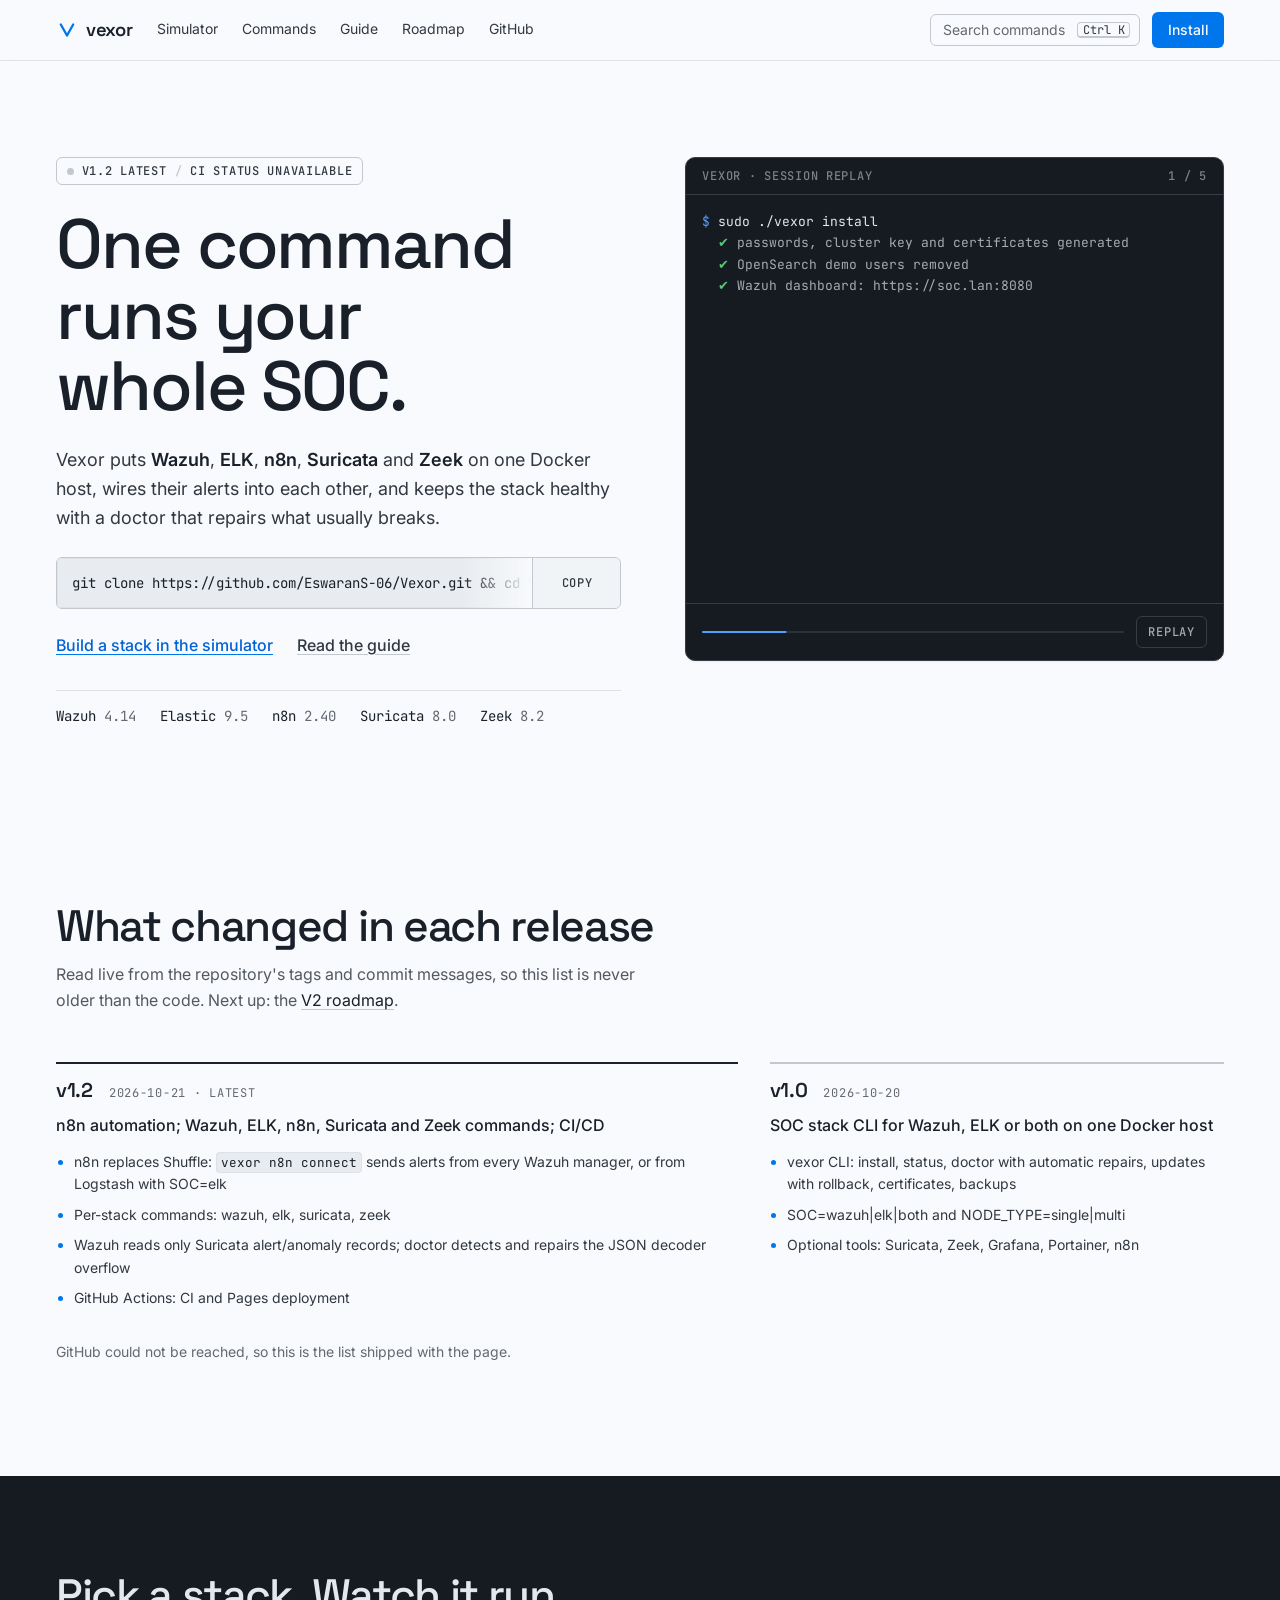
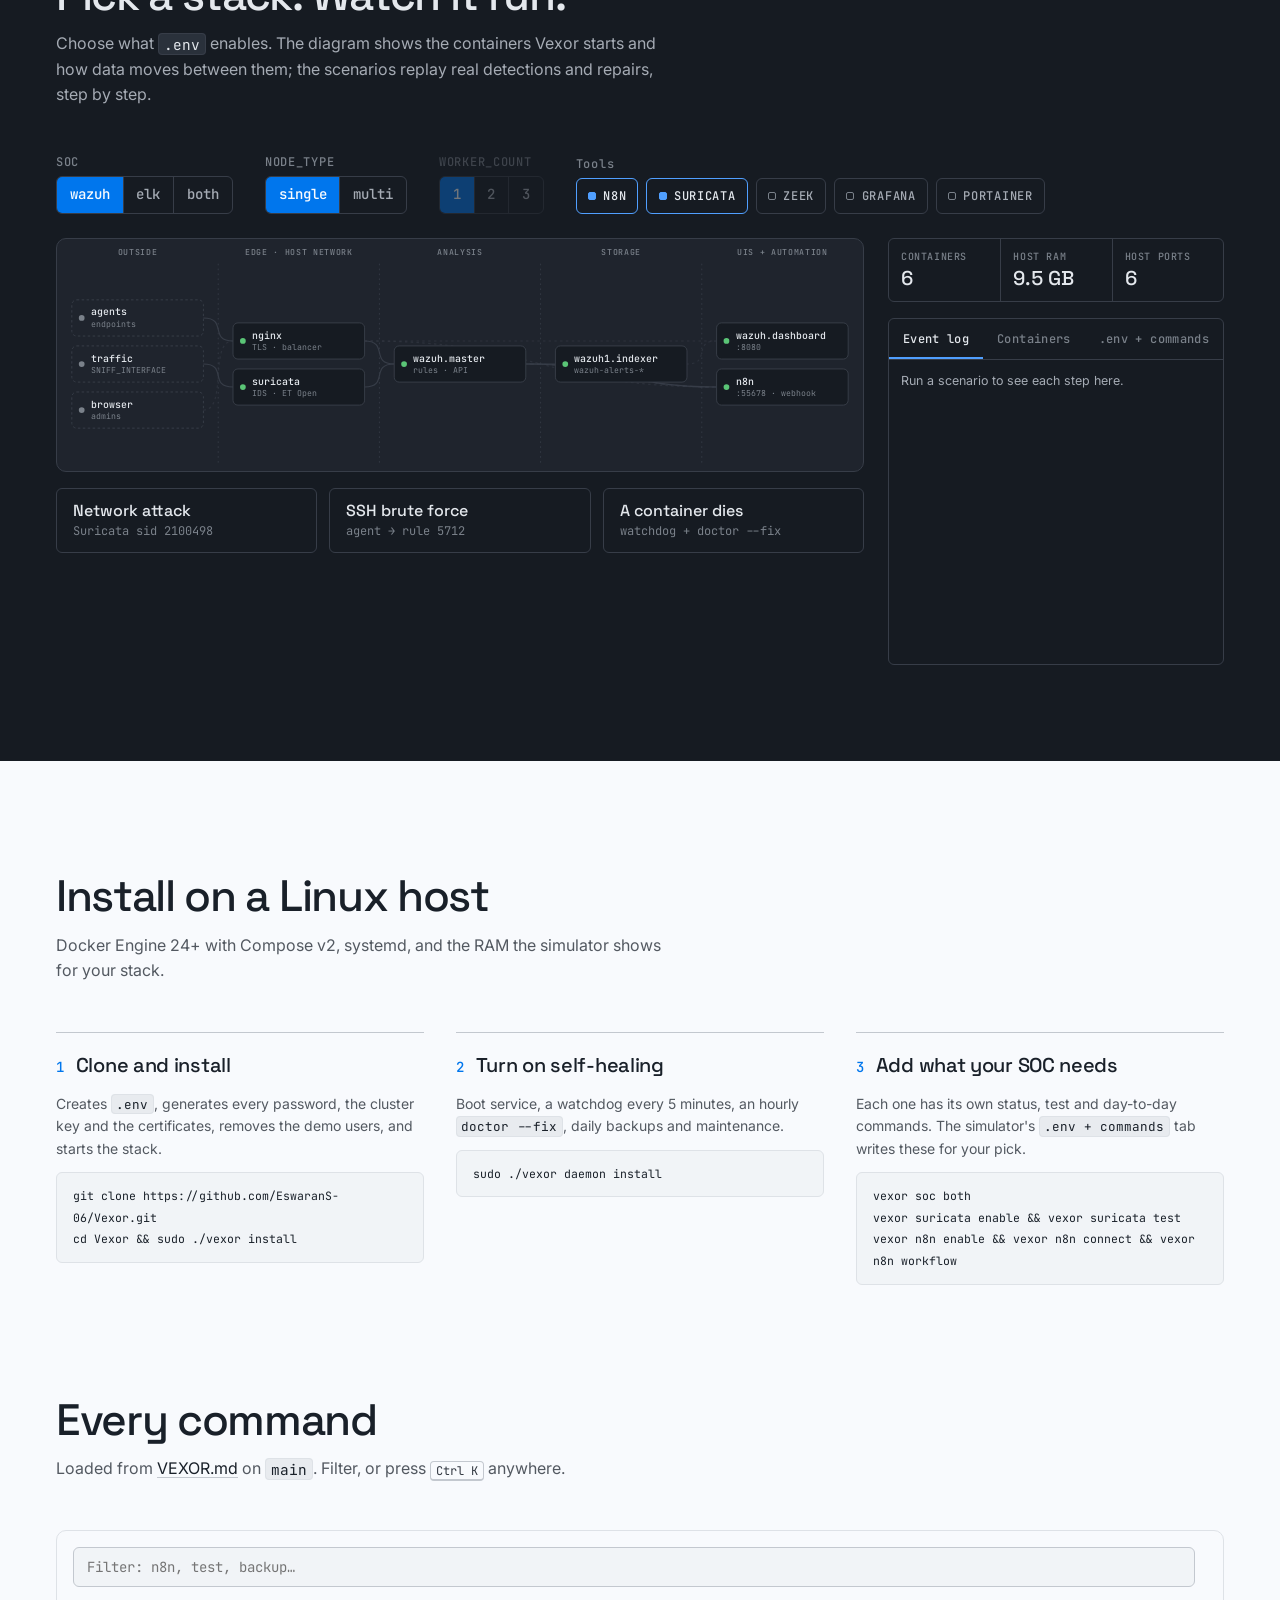
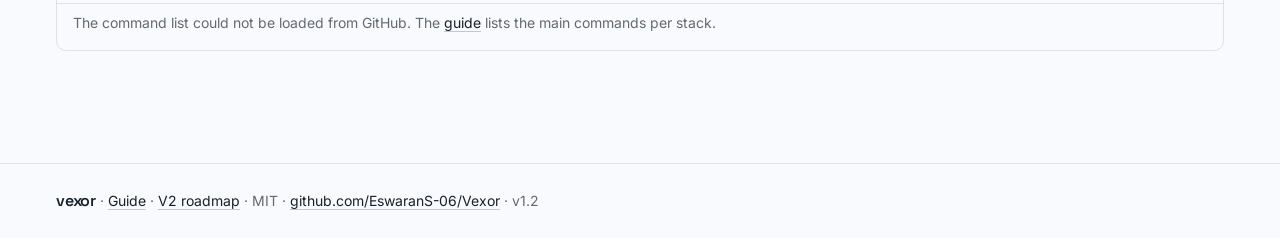
==== commit 16bd9480: "Guide and V2 roadmap pages; ROADMAP.md - guide.html: the README on the site, section by section, wit" ====
--- a/docs/index.html
+++ b/docs/index.html
@@ -10,9 +10,9 @@
   <link rel="preconnect" href="https://fonts.googleapis.com">
   <link rel="preconnect" href="https://fonts.gstatic.com" crossorigin>
   <link href="https://fonts.googleapis.com/css2?family=Space+Grotesk:wght@400;500;600;700&family=Inter:wght@400;500;600&family=JetBrains+Mono:wght@400;500;600&display=swap" rel="stylesheet">
-  <link rel="stylesheet" href="assets/css/tokens.css">
-  <link rel="stylesheet" href="assets/css/site.css">
-  <script type="module" src="assets/js/main.js"></script>
+  <link rel="stylesheet" href="assets/css/tokens.css?v=1.2.1">
+  <link rel="stylesheet" href="assets/css/site.css?v=1.2.3">
+  <script type="module" src="assets/js/main.js?v=1.2.1"></script>
 </head>
 <body>
   <a class="skip" href="#main">Skip to content</a>
@@ -26,7 +26,8 @@
       <nav class="nav__links" aria-label="Sections">
         <a href="#simulator">Simulator</a>
         <a href="#commands">Commands</a>
-        <a href="#changes">What's new</a>
+        <a href="guide.html" data-page="guide.html">Guide</a>
+        <a href="roadmap.html" data-page="roadmap.html">Roadmap</a>
         <a href="https://github.com/EswaranS-06/Vexor">GitHub</a>
       </nav>
       <div class="nav__right">
@@ -60,7 +61,7 @@
         </div>
         <div class="hero__actions">
           <a class="link-arrow" href="#simulator">Build a stack in the simulator</a>
-          <a class="link-plain" href="https://github.com/EswaranS-06/Vexor#readme">Read the README</a>
+          <a class="link-plain" href="guide.html">Read the guide</a>
         </div>
 
         <ul class="hero__facts" aria-label="What runs">
@@ -89,7 +90,7 @@
     <section class="changes" id="changes" aria-labelledby="changes-title">
       <div class="section-head">
         <h2 id="changes-title">What changed in each release</h2>
-        <p>Read live from the repository's tags and commit messages, so this list is never older than the code.</p>
+        <p>Read live from the repository's tags and commit messages, so this list is never older than the code. Next up: the <a href="roadmap.html">V2 roadmap</a>.</p>
       </div>
       <div class="changes__grid" data-changes>
         <div class="changes__loading" role="status">Loading releases from GitHub…</div>
@@ -240,7 +241,7 @@
   </main>
 
   <footer class="foot">
-    <p><span class="wordmark wordmark--sm">vexor</span> · MIT · <a href="https://github.com/EswaranS-06/Vexor">github.com/EswaranS-06/Vexor</a> · <span data-foot-version>v1.2</span></p>
+    <p><span class="wordmark wordmark--sm">vexor</span> · <a href="guide.html">Guide</a> · <a href="roadmap.html">V2 roadmap</a> · MIT · <a href="https://github.com/EswaranS-06/Vexor">github.com/EswaranS-06/Vexor</a> · <span data-foot-version>v1.2</span></p>
   </footer>
 
   <!-- command palette -->
--- a/docs/assets/css/site.css
+++ b/docs/assets/css/site.css
@@ -90,6 +90,15 @@
 }
 .kbd-btn:hover { border-color: var(--color-accent); color: var(--color-ink-2); }
 .kbd-btn:active { transform: translateY(1px); }
+
+/* ---------- nav: current page; keep page links on small screens ---------- */
+.nav__links a[aria-current="page"] { color: var(--color-ink); background-size: 100% 1px; }
+@media (max-width: 920px) {
+  .nav__links { display: flex; gap: var(--space-4); margin-right: auto; }
+  .nav__links a:not([data-page]) { display: none; }
+}
+@media (max-width: 520px) { .nav__links a[data-page="roadmap.html"] { display: none; } }
+@media (max-width: 380px) { .nav__links { display: none; } }
 
 /* ---------- buttons ---------- */
 .btn {
@@ -457,7 +466,6 @@
   .hero { grid-template-columns: minmax(0, 1fr); padding-top: var(--space-8); gap: var(--space-7); }
   .hero__title { max-width: 14ch; }
   .changes__grid, .steps { grid-template-columns: minmax(0, 1fr); }
-  .nav__links { display: none; }
   .nav__inner { justify-content: space-between; }
 }
 @media (max-width: 640px) {
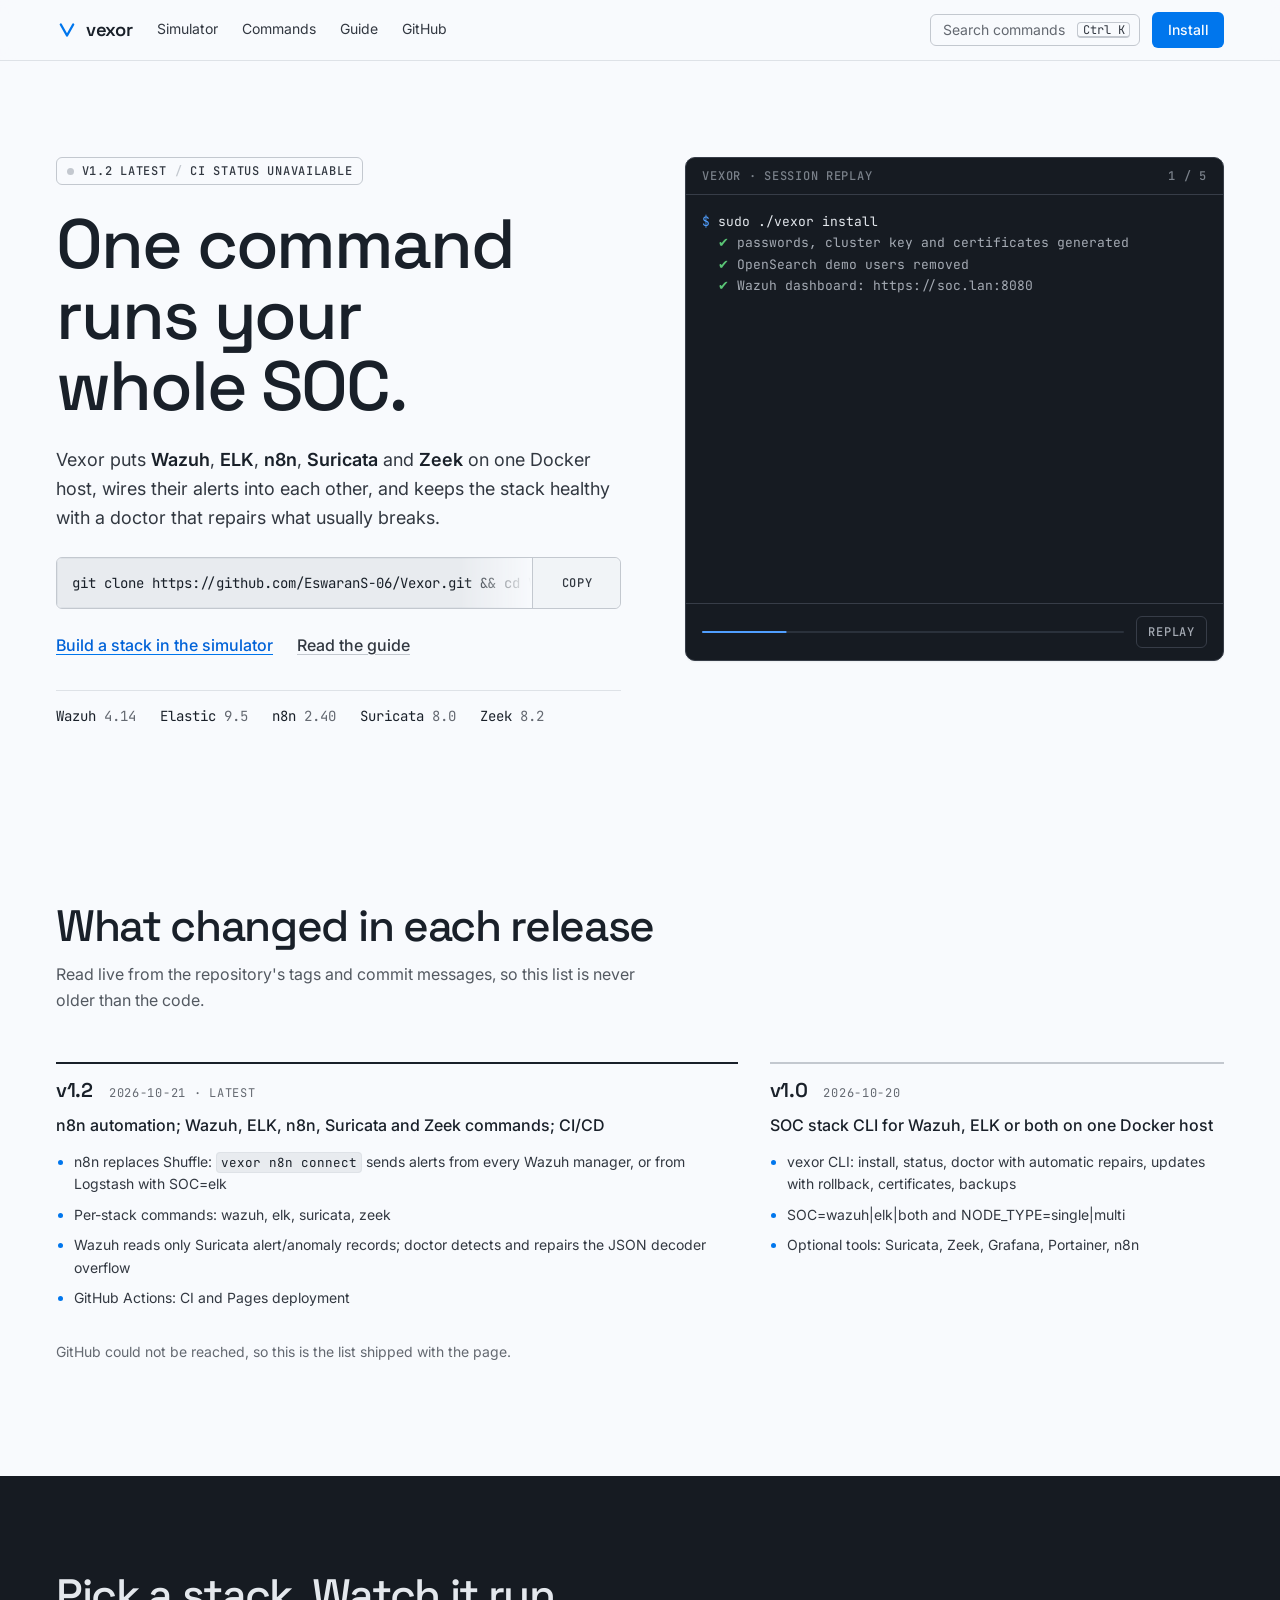
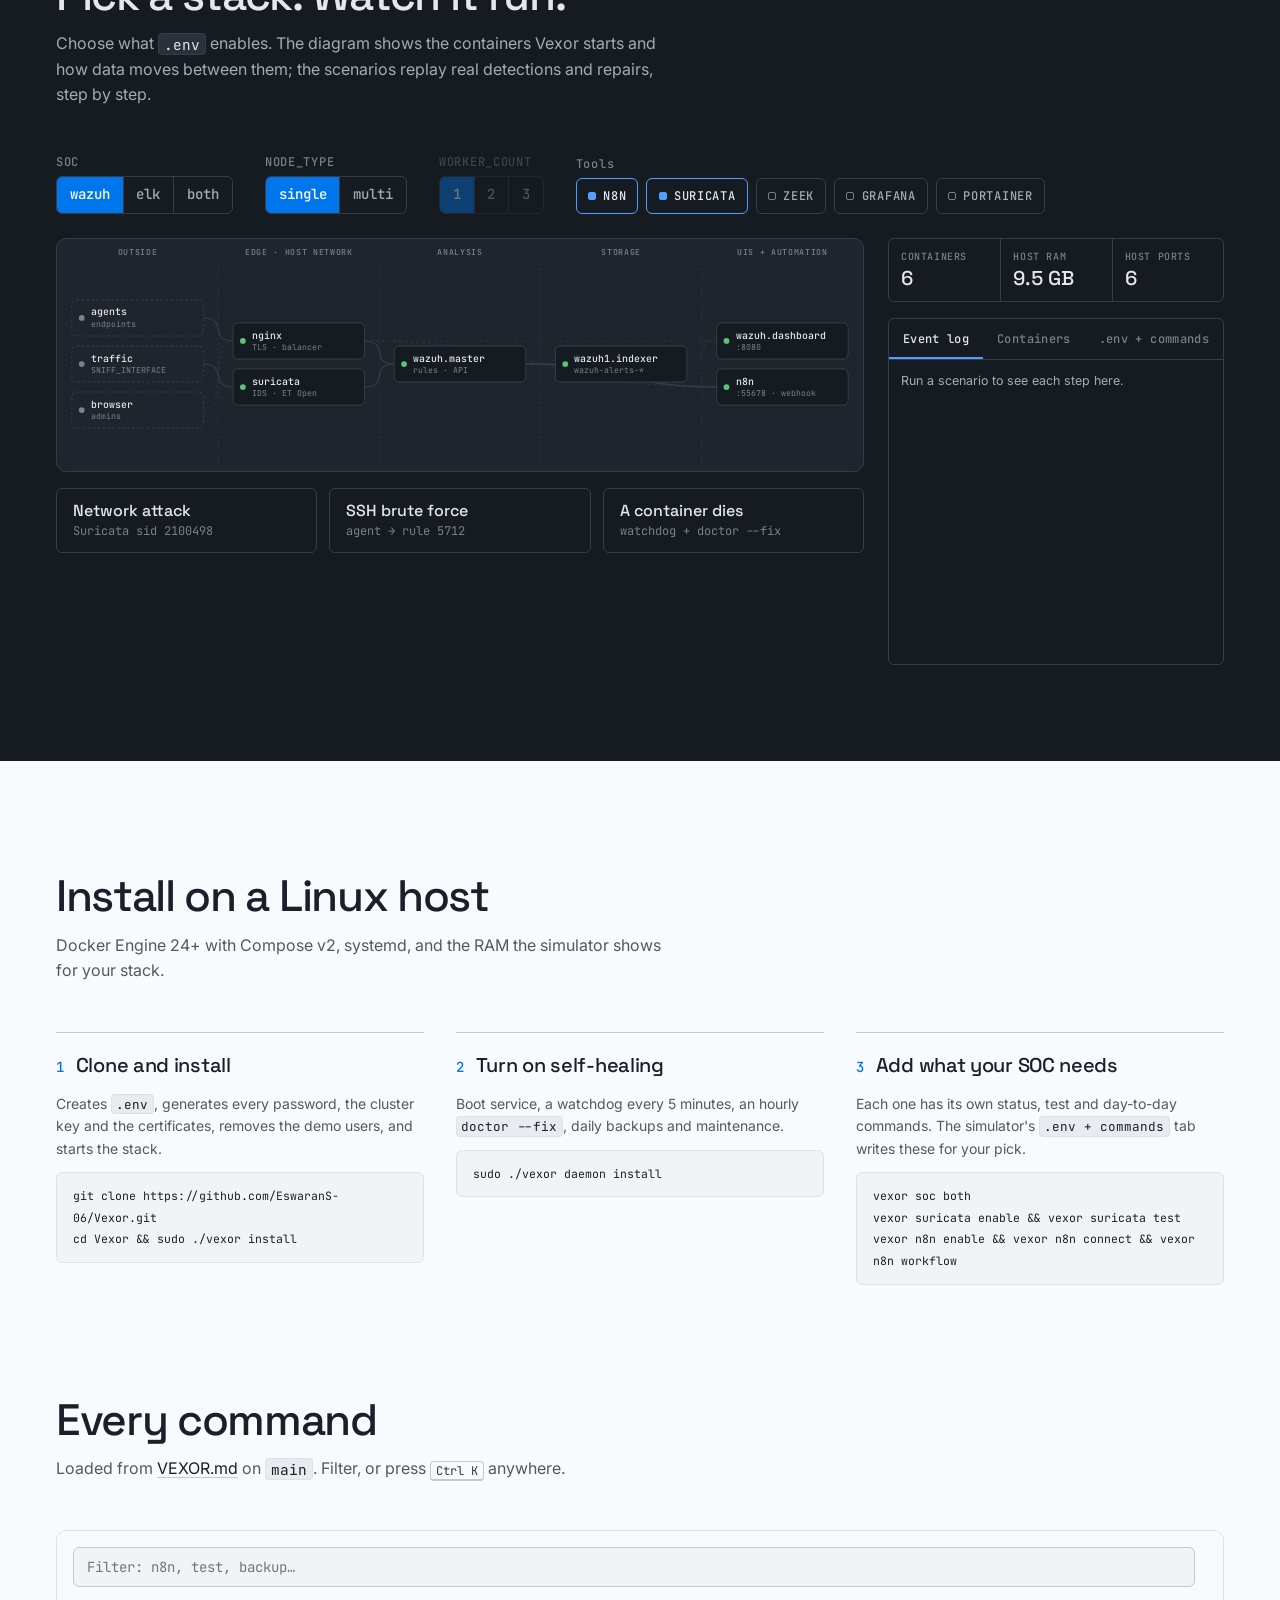
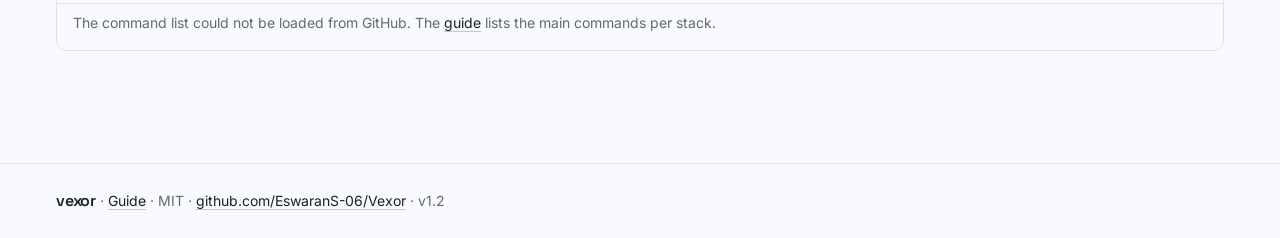
==== commit a79c26eb: "Remove the roadmap page and V2 mentions from the site and README The guide keeps a plain Limits sect" ====
--- a/docs/index.html
+++ b/docs/index.html
@@ -10,9 +10,9 @@
   <link rel="preconnect" href="https://fonts.googleapis.com">
   <link rel="preconnect" href="https://fonts.gstatic.com" crossorigin>
   <link href="https://fonts.googleapis.com/css2?family=Space+Grotesk:wght@400;500;600;700&family=Inter:wght@400;500;600&family=JetBrains+Mono:wght@400;500;600&display=swap" rel="stylesheet">
-  <link rel="stylesheet" href="assets/css/tokens.css?v=1.2.1">
-  <link rel="stylesheet" href="assets/css/site.css?v=1.2.3">
-  <script type="module" src="assets/js/main.js?v=1.2.1"></script>
+  <link rel="stylesheet" href="assets/css/tokens.css?v=1.2.4">
+  <link rel="stylesheet" href="assets/css/site.css?v=1.2.4">
+  <script type="module" src="assets/js/main.js?v=1.2.4"></script>
 </head>
 <body>
   <a class="skip" href="#main">Skip to content</a>
@@ -27,7 +27,6 @@
         <a href="#simulator">Simulator</a>
         <a href="#commands">Commands</a>
         <a href="guide.html" data-page="guide.html">Guide</a>
-        <a href="roadmap.html" data-page="roadmap.html">Roadmap</a>
         <a href="https://github.com/EswaranS-06/Vexor">GitHub</a>
       </nav>
       <div class="nav__right">
@@ -90,7 +89,7 @@
     <section class="changes" id="changes" aria-labelledby="changes-title">
       <div class="section-head">
         <h2 id="changes-title">What changed in each release</h2>
-        <p>Read live from the repository's tags and commit messages, so this list is never older than the code. Next up: the <a href="roadmap.html">V2 roadmap</a>.</p>
+        <p>Read live from the repository's tags and commit messages, so this list is never older than the code.</p>
       </div>
       <div class="changes__grid" data-changes>
         <div class="changes__loading" role="status">Loading releases from GitHub…</div>
@@ -241,7 +240,7 @@
   </main>
 
   <footer class="foot">
-    <p><span class="wordmark wordmark--sm">vexor</span> · <a href="guide.html">Guide</a> · <a href="roadmap.html">V2 roadmap</a> · MIT · <a href="https://github.com/EswaranS-06/Vexor">github.com/EswaranS-06/Vexor</a> · <span data-foot-version>v1.2</span></p>
+    <p><span class="wordmark wordmark--sm">vexor</span> · <a href="guide.html">Guide</a> · MIT · <a href="https://github.com/EswaranS-06/Vexor">github.com/EswaranS-06/Vexor</a> · <span data-foot-version>v1.2</span></p>
   </footer>
 
   <!-- command palette -->
--- a/docs/assets/css/site.css
+++ b/docs/assets/css/site.css
@@ -97,7 +97,6 @@
   .nav__links { display: flex; gap: var(--space-4); margin-right: auto; }
   .nav__links a:not([data-page]) { display: none; }
 }
-@media (max-width: 520px) { .nav__links a[data-page="roadmap.html"] { display: none; } }
 @media (max-width: 380px) { .nav__links { display: none; } }
 
 /* ---------- buttons ---------- */
